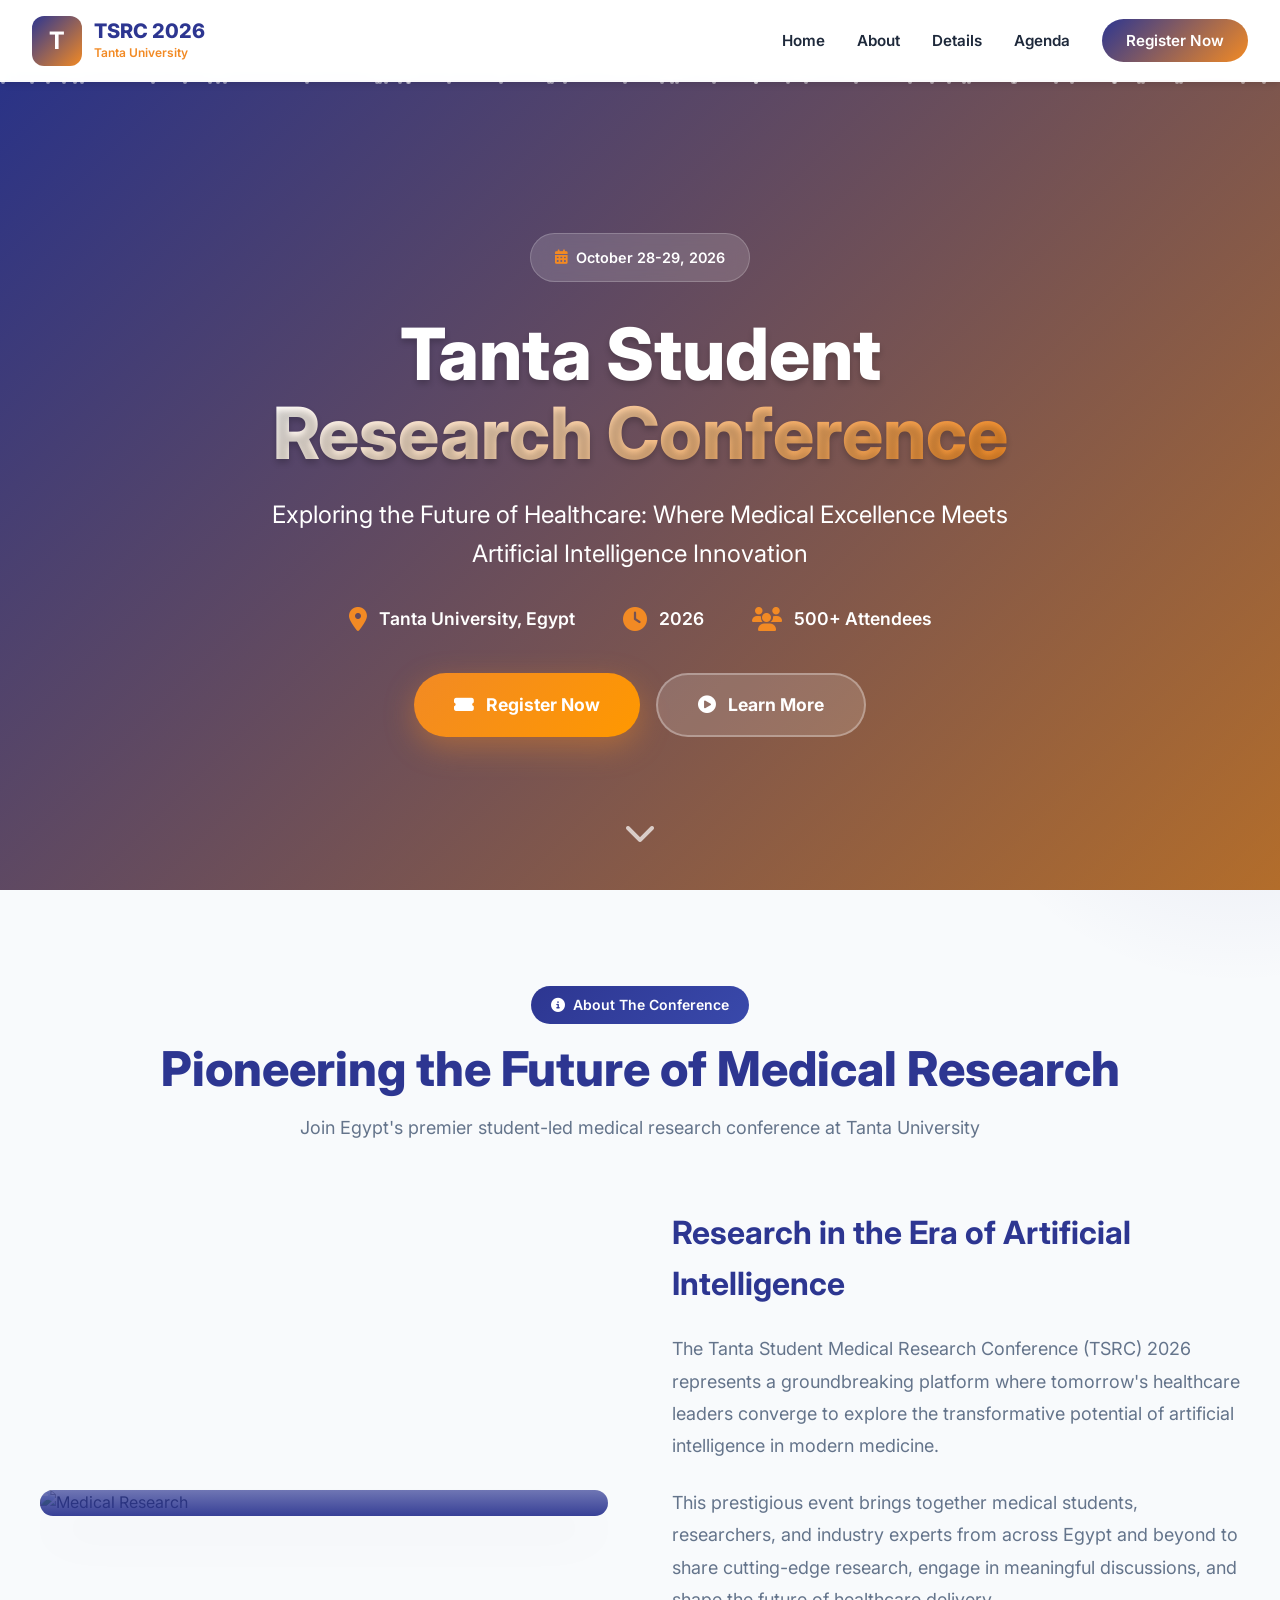
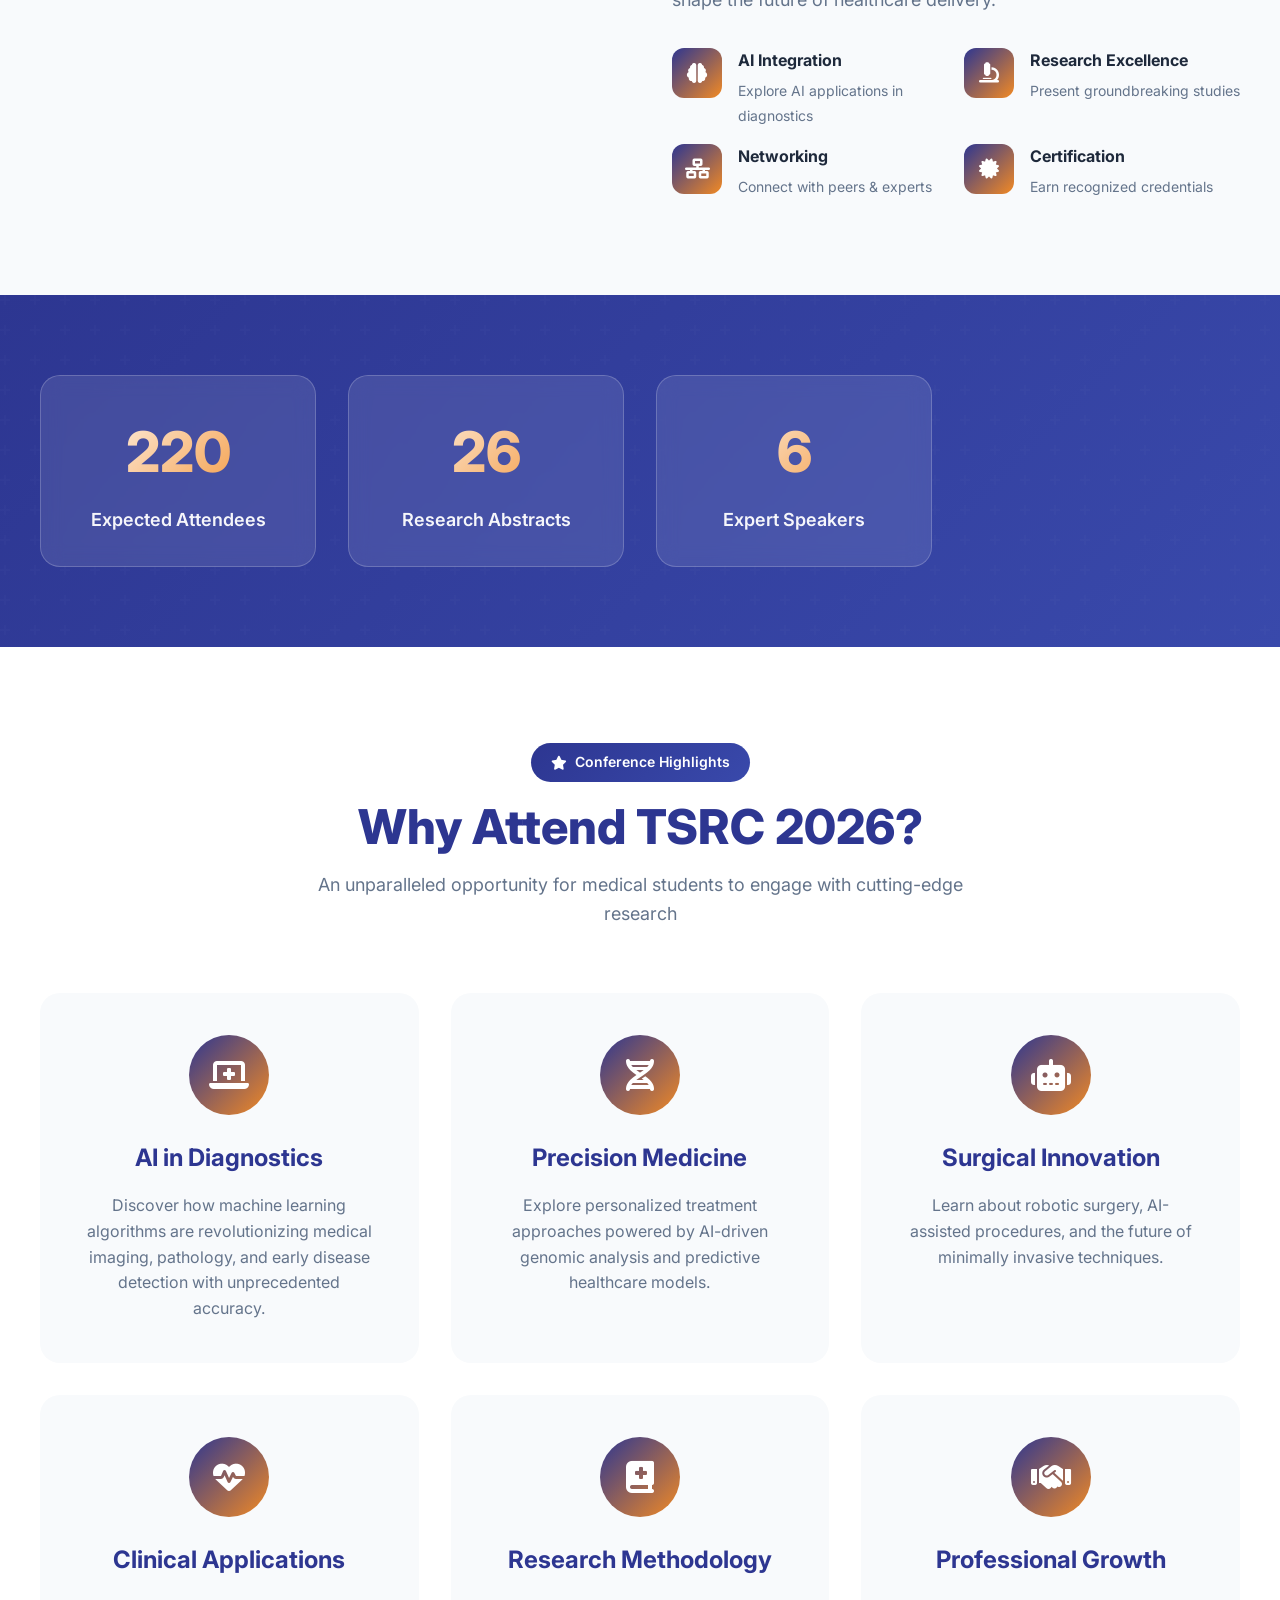
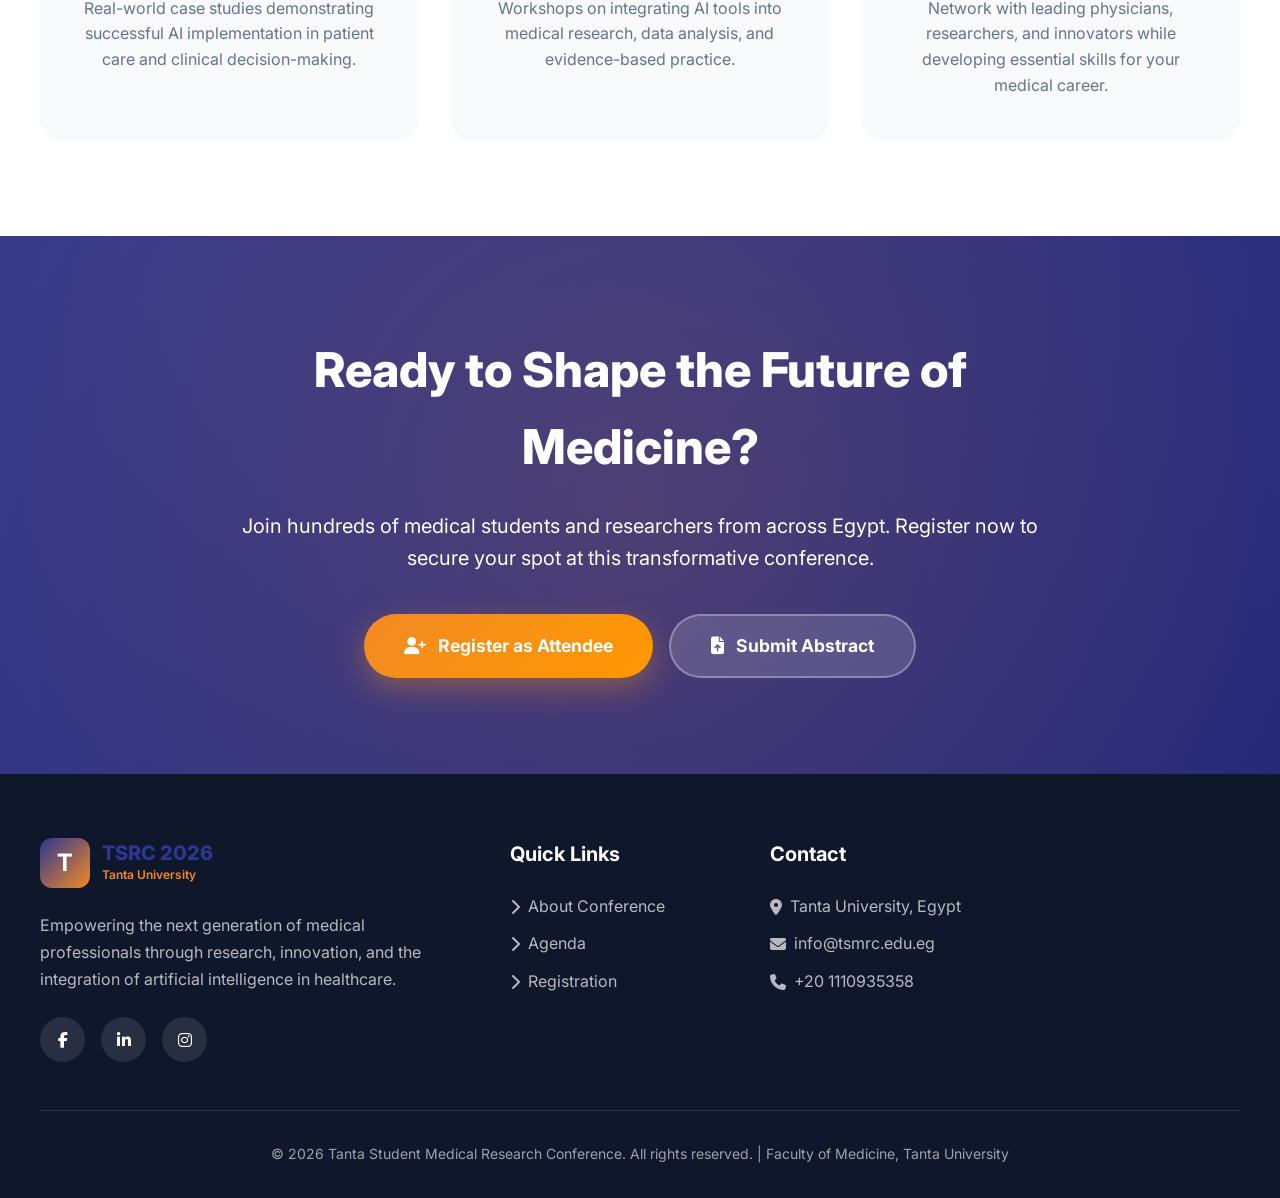
==== index.html @ 1d5d0eda "Add files via upload" ====
<!DOCTYPE html>
<html lang="en">
<head>
    <meta charset="UTF-8">
    <meta name="viewport" content="width=device-width, initial-scale=1.0">
    <title>Tanta Student Research Conference </title>
    <meta name="description" content="Join Tanta University's premier medical research conference exploring AI innovations in healthcare. Register now for TSRC 2026.">
    
    <!-- Fonts -->
    <link rel="preconnect" href="https://fonts.googleapis.com">
    <link rel="preconnect" href="https://fonts.gstatic.com" crossorigin>
    <link href="https://fonts.googleapis.com/css2?family=Inter:wght@300;400;500;600;700;800&family=Cairo:wght@400;600;700&display=swap" rel="stylesheet">
    
    <!-- Icons -->
    <link rel="stylesheet" href="https://cdnjs.cloudflare.com/ajax/libs/font-awesome/6.4.0/css/all.min.css">


     <link rel="stylesheet" href="style.css">

</head>
<body>
    <!-- Loader -->
    <div class="loader" id="loader">
        <div class="loader-content">
            <div class="loader-spinner"></div>
            <div class="loader-text">Loading...</div>
        </div>
    </div>

    <!-- Navigation -->
    <nav class="navbar" id="navbar">
        <div class="nav-container">
            <a href="#" class="logo">
                <div class="logo-icon">T</div>
                <div class="logo-text">
                    <span class="logo-title">TSRC 2026</span>
                    <span class="logo-subtitle">Tanta University</span>
                </div>
            </a>
            
            <ul class="nav-links" id="navLinks">
                <li><a href="#home">Home</a></li>
                <li><a href="#about">About</a></li>
                <li><a href="#details">Details</a></li>
                <li><a href="agenda.html">Agenda</a></li>
                <li><a href="register.html" class="nav-cta">Register Now</a></li>
            </ul>

            <button class="mobile-menu-btn" id="mobileMenuBtn">
                <i class="fas fa-bars"></i>
            </button>
        </div>
    </nav>

    <!-- Hero Section -->
    <section class="hero" id="home">
        <div class="hero-bg"></div>
        <div class="hero-overlay"></div>
        <div class="hero-particles" id="particles"></div>
        
        <div class="hero-content">
            <div class="hero-badge">
                <i class="fas fa-calendar-alt"></i>
                <span>October 28-29, 2026</span>
            </div>
            
            <h1 class="hero-title">
                Tanta Student<br>
                <span>Research Conference</span>
            </h1>
            
            <p class="hero-subtitle">
                Exploring the Future of Healthcare: Where Medical Excellence Meets Artificial Intelligence Innovation
            </p>
            
            <div class="hero-meta">
                <div class="hero-meta-item">
                    <i class="fas fa-map-marker-alt"></i>
                    <span>Tanta University, Egypt</span>
                </div>
                <div class="hero-meta-item">
                    <i class="fas fa-clock"></i>
                    <span>2026</span>
                </div>
                <div class="hero-meta-item">
                    <i class="fas fa-users"></i>
                    <span>500+ Attendees</span>
                </div>
            </div>
            
            <div class="hero-cta">
                <a href="register.html" class="btn btn-primary">
                    <i class="fas fa-ticket-alt"></i>
                    Register Now
                </a>
                <a href="#about" class="btn btn-secondary">
                    <i class="fas fa-play-circle"></i>
                    Learn More
                </a>
            </div>
        </div>
        
        <div class="scroll-indicator">
            <i class="fas fa-chevron-down"></i>
        </div>
    </section>

    <!-- About Section -->
    <section class="about" id="about">
        <div class="container">
            <div class="section-header fade-in">
                <div class="section-badge">
                    <i class="fas fa-info-circle"></i>
                    About The Conference
                </div>
                <h2 class="section-title">Pioneering the Future of Medical Research</h2>
                <p class="section-subtitle">
                    Join Egypt's premier student-led medical research conference at Tanta University
                </p>
            </div>

            <div class="about-grid">
                <div class="about-image fade-in">
                    <img src="https://images.unsplash.com/photo-1576091160550-2173dba999ef?w=800" alt="Medical Research">
                    <div class="about-image-overlay">
                        <p><i class="fas fa-quote-left"></i> Advancing healthcare through innovation and research</p>
                    </div>
                </div>

                <div class="about-content fade-in">
                    <h3>Research in the Era of Artificial Intelligence</h3>
                    <p>
                        The Tanta Student Medical Research Conference (TSRC) 2026 represents a groundbreaking 
                        platform where tomorrow's healthcare leaders converge to explore the transformative 
                        potential of artificial intelligence in modern medicine.
                    </p>
                    <p>
                        This prestigious event brings together medical students, researchers, and industry 
                        experts from across Egypt and beyond to share cutting-edge research, engage in 
                        meaningful discussions, and shape the future of healthcare delivery.
                    </p>
                    
                    <div class="about-features">
                        <div class="about-feature">
                            <div class="about-feature-icon">
                                <i class="fas fa-brain"></i>
                            </div>
                            <div class="about-feature-text">
                                <h4>AI Integration</h4>
                                <p>Explore AI applications in diagnostics</p>
                            </div>
                        </div>
                        <div class="about-feature">
                            <div class="about-feature-icon">
                                <i class="fas fa-microscope"></i>
                            </div>
                            <div class="about-feature-text">
                                <h4>Research Excellence</h4>
                                <p>Present groundbreaking studies</p>
                            </div>
                        </div>
                        <div class="about-feature">
                            <div class="about-feature-icon">
                                <i class="fas fa-network-wired"></i>
                            </div>
                            <div class="about-feature-text">
                                <h4>Networking</h4>
                                <p>Connect with peers & experts</p>
                            </div>
                        </div>
                        <div class="about-feature">
                            <div class="about-feature-icon">
                                <i class="fas fa-certificate"></i>
                            </div>
                            <div class="about-feature-text">
                                <h4>Certification</h4>
                                <p>Earn recognized credentials</p>
                            </div>
                        </div>
                    </div>
                </div>
            </div>
        </div>
    </section>

    <!-- Stats Section -->
    <section class="stats">
        <div class="container">
            <div class="stats-grid">
                <div class="stat-card fade-in">
                    <div class="stat-number" data-target="500">0</div>
                    <div class="stat-label">Expected Attendees</div>
                </div>
                <div class="stat-card fade-in">
                    <div class="stat-number" data-target="60">0</div>
                    <div class="stat-label">Research Abstracts</div>
                </div>
                <div class="stat-card fade-in">
                    <div class="stat-number" data-target="15">0</div>
                    <div class="stat-label">Expert Speakers</div>
                </div>

            </div>
        </div>
    </section>

    <!-- Conference Details -->
    <section class="details" id="details">
        <div class="container">
            <div class="section-header fade-in">
                <div class="section-badge">
                    <i class="fas fa-star"></i>
                    Conference Highlights
                </div>
                <h2 class="section-title">Why Attend TSRC 2026?</h2>
                <p class="section-subtitle">
                    An unparalleled opportunity for medical students to engage with cutting-edge research
                </p>
            </div>

            <div class="details-grid">
                <div class="detail-card fade-in">
                    <div class="detail-icon">
                        <i class="fas fa-laptop-medical"></i>
                    </div>
                    <h3 class="detail-title">AI in Diagnostics</h3>
                    <p class="detail-text">
                        Discover how machine learning algorithms are revolutionizing medical imaging, 
                        pathology, and early disease detection with unprecedented accuracy.
                    </p>
                </div>

                <div class="detail-card fade-in">
                    <div class="detail-icon">
                        <i class="fas fa-dna"></i>
                    </div>
                    <h3 class="detail-title">Precision Medicine</h3>
                    <p class="detail-text">
                        Explore personalized treatment approaches powered by AI-driven genomic analysis 
                        and predictive healthcare models.
                    </p>
                </div>

                <div class="detail-card fade-in">
                    <div class="detail-icon">
                        <i class="fas fa-robot"></i>
                    </div>
                    <h3 class="detail-title">Surgical Innovation</h3>
                    <p class="detail-text">
                        Learn about robotic surgery, AI-assisted procedures, and the future of 
                        minimally invasive techniques.
                    </p>
                </div>

                <div class="detail-card fade-in">
                    <div class="detail-icon">
                        <i class="fas fa-heartbeat"></i>
                    </div>
                    <h3 class="detail-title">Clinical Applications</h3>
                    <p class="detail-text">
                        Real-world case studies demonstrating successful AI implementation in 
                        patient care and clinical decision-making.
                    </p>
                </div>

                <div class="detail-card fade-in">
                    <div class="detail-icon">
                        <i class="fas fa-book-medical"></i>
                    </div>
                    <h3 class="detail-title">Research Methodology</h3>
                    <p class="detail-text">
                        Workshops on integrating AI tools into medical research, data analysis, 
                        and evidence-based practice.
                    </p>
                </div>

                <div class="detail-card fade-in">
                    <div class="detail-icon">
                        <i class="fas fa-handshake"></i>
                    </div>
                    <h3 class="detail-title">Professional Growth</h3>
                    <p class="detail-text">
                        Network with leading physicians, researchers, and innovators while 
                        developing essential skills for your medical career.
                    </p>
                </div>
            </div>
        </div>
    </section>

    <!-- Research Tracks
    <section class="tracks" id="tracks">
        <div class="container">
            <div class="section-header fade-in">
                <div class="section-badge">
                    <i class="fas fa-layer-group"></i>
                    Research Tracks
                </div>
                <h2 class="section-title">Conference Themes & Topics</h2>
                <p class="section-subtitle">
                    Explore diverse areas where AI is transforming medical practice and research
                </p>
            </div>

            <div class="tracks-grid">
                <div class="track-card fade-in">
                    <span class="track-number">01</span>
                    <div class="track-icon">
                        <i class="fas fa-x-ray"></i>
                    </div>
                    <h3 class="track-title">AI in Medical Imaging</h3>
                    <p class="track-description">
                        Advanced imaging techniques, radiology AI, and automated diagnostic systems.
                    </p>
                    <ul class="track-topics">
                        <li>Deep Learning in Radiology</li>
                        <li>Automated Image Analysis</li>
                        <li>3D Reconstruction & Visualization</li>
                        <li>Predictive Imaging Biomarkers</li>
                    </ul>
                </div>

                <div class="track-card fade-in">
                    <span class="track-number">02</span>
                    <div class="track-icon">
                        <i class="fas fa-pills"></i>
                    </div>
                    <h3 class="track-title">Drug Discovery & Development</h3>
                    <p class="track-description">
                        AI-accelerated pharmaceutical research and personalized medicine approaches.
                    </p>
                    <ul class="track-topics">
                        <li>AI-Driven Drug Design</li>
                        <li>Clinical Trial Optimization</li>
                        <li>Pharmacogenomics</li>
                        <li>Therapeutic Target Identification</li>
                    </ul>
                </div>

                <div class="track-card fade-in">
                    <span class="track-number">03</span>
                    <div class="track-icon">
                        <i class="fas fa-procedures"></i>
                    </div>
                    <h3 class="track-title">Clinical Decision Support</h3>
                    <p class="track-description">
                        Intelligent systems aiding diagnosis, treatment planning, and patient management.
                    </p>
                    <ul class="track-topics">
                        <li>Clinical Prediction Models</li>
                        <li>Risk Stratification Tools</li>
                        <li>Treatment Recommendation Systems</li>
                        <li>Patient Outcome Prediction</li>
                    </ul>
                </div>

                <div class="track-card fade-in">
                    <span class="track-number">04</span>
                    <div class="track-icon">
                        <i class="fas fa-heart"></i>
                    </div>
                    <h3 class="track-title">Cardiovascular AI</h3>
                    <p class="track-description">
                        Machine learning applications in cardiology and cardiovascular disease management.
                    </p>
                    <ul class="track-topics">
                        <li>ECG Analysis & Interpretation</li>
                        <li>Cardiac Imaging AI</li>
                        <li>Risk Prediction Models</li>
                        <li>Remote Patient Monitoring</li>
                    </ul>
                </div>

                <div class="track-card fade-in">
                    <span class="track-number">05</span>
                    <div class="track-icon">
                        <i class="fas fa-brain"></i>
                    </div>
                    <h3 class="track-title">Neuroscience & AI</h3>
                    <p class="track-description">
                        Brain-computer interfaces, neuroimaging, and neurological disorder diagnostics.
                    </p>
                    <ul class="track-topics">
                        <li>Neuroimaging Analysis</li>
                        <li>Brain-Computer Interfaces</li>
                        <li>Neurodegenerative Disease Detection</li>
                        <li>Cognitive Assessment Tools</li>
                    </ul>
                </div>

                <div class="track-card fade-in">
                    <span class="track-number">06</span>
                    <div class="track-icon">
                        <i class="fas fa-mobile-alt"></i>
                    </div>
                    <h3 class="track-title">Digital Health & Telemedicine</h3>
                    <p class="track-description">
                        Mobile health applications, remote care, and wearable technology integration.
                    </p>
                    <ul class="track-topics">
                        <li>Telemedicine Platforms</li>
                        <li>Wearable Health Devices</li>
                        <li>Remote Patient Monitoring</li>
                        <li>Health Apps & Chatbots</li>
                    </ul>
                </div>
            </div>
        </div>
    </section>  -->

    <!-- CTA Section -->
    <section class="cta">
        <div class="cta-content">
            <h2 class="cta-title fade-in">Ready to Shape the Future of Medicine?</h2>
            <p class="cta-text fade-in">
                Join hundreds of medical students and researchers from across Egypt. 
                Register now to secure your spot at this transformative conference.
            </p>
            <div class="cta-buttons fade-in">
                <a href="register.html" class="btn btn-primary">
                    <i class="fas fa-user-plus"></i>
                    Register as Attendee
                </a>
                <a href="register.html" class="btn btn-secondary">
                    <i class="fas fa-file-upload"></i>
                    Submit Abstract
                </a>
            </div>
        </div>
    </section>

    <!-- Footer -->
    <footer class="footer">
        <div class="container">
            <div class="footer-grid">
                <div class="footer-brand">
                    <a href="#" class="logo">
                        <div class="logo-icon">T</div>
                        <div class="logo-text">
                            <span class="logo-title">TSRC 2026</span>
                            <span class="logo-subtitle">Tanta University</span>
                        </div>
                    </a>
                    <p>
                        Empowering the next generation of medical professionals through 
                        research, innovation, and the integration of artificial intelligence in healthcare.
                    </p>
                    <div class="footer-social">
                        <a href="https://web.facebook.com/profile.php?id=61591502022111"><i class="fab fa-facebook-f"></i></a>
                        <a href="https://www.linkedin.com/company/tanta-students-research-conference-tsrc/"><i class="fab fa-linkedin-in"></i></a>
                        <a href="https://www.instagram.com/tsrc1_?utm_source=qr"><i class="fab fa-instagram"></i></a>
                    </div>
                </div>

                <div class="footer-col">
                    <h4 class="footer-title">Quick Links</h4>
                    <ul class="footer-links">
                        <li><a href="#about"><i class="fas fa-chevron-right"></i> About Conference</a></li>
                        <li><a href="agenda.html"><i class="fas fa-chevron-right"></i> Agenda</a></li>
                        <li><a href="register.html"><i class="fas fa-chevron-right"></i> Registration</a></li>
                    </ul>
                </div>
 <!-- Footer 
                <div class="footer-col">
                    <h4 class="footer-title">Resources</h4>
                    <ul class="footer-links">
                        <li><a href="abstract.html"><i class="fas fa-chevron-right"></i> Submit Abstract</a></li>
                        <li><a href="#"><i class="fas fa-chevron-right"></i> Guidelines</a></li>
                        <li><a href="#"><i class="fas fa-chevron-right"></i> FAQ</a></li>
                        <li><a href="#"><i class="fas fa-chevron-right"></i> Contact Us</a></li>
                    </ul>
                </div> -->

                <div class="footer-col">
                    <h4 class="footer-title">Contact</h4>
                    <ul class="footer-links">
                        <li>
                            <a href="#">
                                <i class="fas fa-map-marker-alt"></i>
                                Tanta University, Egypt
                            </a>
                        </li>
                        <li>
                            <a href="mailto:info@tsmrc.edu.eg">
                                <i class="fas fa-envelope"></i>
                                info@tsmrc.edu.eg
                            </a>
                        </li>
                        <li>
                            <a href="tel:+201234567890">
                                <i class="fas fa-phone"></i>
                                +20 1110935358
                            </a>
                        </li>
                    </ul>
                </div>
            </div>

            <div class="footer-bottom">
                <p>&copy; 2026 Tanta Student Medical Research Conference. All rights reserved. | Faculty of Medicine, Tanta University</p>
            </div>
        </div>
    </footer>


    <!-- Supabase CDN -->
<script src="https://cdn.jsdelivr.net/npm/@supabase/supabase-js@2"></script>
<!-- Supabase Config -->
<script src="supabase-config.js"></script>

<script src="script.js"></script>

</body>
</html>
---- style.css ----
:root {
    --primary: #2D3691;
    --primary-dark: #1a237e;
    --primary-light: #3949ab;
    --secondary: #F28A24;
    --secondary-dark: #e65100;
    --secondary-light: #ff9800;
    --white: #ffffff;
    --light-bg: #f8fafc;
    --dark-bg: #0f172a;
    --text-dark: #1e293b;
    --text-light: #64748b;
    --gradient-primary: linear-gradient(135deg, #2D3691 0%, #3949ab 100%);
    --gradient-secondary: linear-gradient(135deg, #F28A24 0%, #ff9800 100%);
    --gradient-combined: linear-gradient(135deg, #2D3691 0%, #F28A24 100%);
    --shadow-sm: 0 1px 2px 0 rgba(0, 0, 0, 0.05);
    --shadow-md: 0 4px 6px -1px rgba(0, 0, 0, 0.1);
    --shadow-lg: 0 10px 15px -3px rgba(0, 0, 0, 0.1);
    --shadow-xl: 0 20px 25px -5px rgba(0, 0, 0, 0.1);
    --shadow-2xl: 0 25px 50px -12px rgba(0, 0, 0, 0.25);
}

* {
    margin: 0;
    padding: 0;
    box-sizing: border-box;
}

html {
    scroll-behavior: smooth;
}

body {
    font-family: 'Inter', 'Cairo', sans-serif;
    line-height: 1.6;
    color: var(--text-dark);
    overflow-x: hidden;
    background-color: var(--light-bg);
}

/* Scrollbar Styling */
::-webkit-scrollbar {
    width: 10px;
}

::-webkit-scrollbar-track {
    background: var(--light-bg);
}

::-webkit-scrollbar-thumb {
    background: var(--primary);
    border-radius: 5px;
}

::-webkit-scrollbar-thumb:hover {
    background: var(--primary-dark);
}

/* Navigation */
.navbar {
    position: fixed;
    top: 0;
    left: 0;
    right: 0;
    z-index: 1000;
    background: rgba(255, 255, 255, 0.95);
    backdrop-filter: blur(10px);
    box-shadow: var(--shadow-md);
    transition: all 0.3s ease;
}

.navbar.scrolled {
    box-shadow: var(--shadow-lg);
}

.nav-container {
    max-width: 1400px;
    margin: 0 auto;
    padding: 1rem 2rem;
    display: flex;
    justify-content: space-between;
    align-items: center;
}

.logo {
    display: flex;
    align-items: center;
    gap: 0.75rem;
    text-decoration: none;
}

.logo-icon {
    width: 50px;
    height: 50px;
    background: var(--gradient-combined);
    border-radius: 12px;
    display: flex;
    align-items: center;
    justify-content: center;
    color: white;
    font-size: 1.5rem;
    font-weight: bold;
    animation: pulse 2s infinite;
}

@keyframes pulse {
    0%, 100% { transform: scale(1); }
    50% { transform: scale(1.05); }
}

.logo-text {
    display: flex;
    flex-direction: column;
}

.logo-title {
    font-size: 1.25rem;
    font-weight: 800;
    color: var(--primary);
    line-height: 1.2;
}

.logo-subtitle {
    font-size: 0.75rem;
    color: var(--secondary);
    font-weight: 600;
}

.nav-links {
    display: flex;
    gap: 2rem;
    list-style: none;
    align-items: center;
}

.nav-links a {
    text-decoration: none;
    color: var(--text-dark);
    font-weight: 600;
    font-size: 0.95rem;
    transition: color 0.3s ease;
    position: relative;
}

.nav-links a::after {
    content: '';
    position: absolute;
    bottom: -5px;
    left: 0;
    width: 0;
    height: 2px;
    background: var(--gradient-combined);
    transition: width 0.3s ease;
}

.nav-links a:hover {
    color: var(--primary);
}

.nav-links a:hover::after {
    width: 100%;
}

.nav-cta {
    background: var(--gradient-combined);
    color: white !important;
    padding: 0.75rem 1.5rem;
    border-radius: 50px;
    transition: transform 0.3s ease, box-shadow 0.3s ease !important;
}

.nav-cta::after {
    display: none !important;
}

.nav-cta:hover {
    transform: translateY(-2px);
    box-shadow: var(--shadow-xl);
    color: white !important;
}

.mobile-menu-btn {
    display: none;
    background: none;
    border: none;
    font-size: 1.5rem;
    color: var(--primary);
    cursor: pointer;
}

/* Hero Section */
.hero {
    margin-top: 80px;
    min-height: 90vh;
    position: relative;
    display: flex;
    align-items: center;
    justify-content: center;
    overflow: hidden;
    background: linear-gradient(135deg, #0f172a 0%, #1e293b 100%);
}

.hero-bg {
    position: absolute;
    top: 0;
    left: 0;
    right: 0;
    bottom: 0;
    background-image: url('https://images.unsplash.com/photo-1576091160399-112ba8d25d1d?w=1920');
    background-size: cover;
    background-position: center;
    opacity: 0.3;
    animation: zoomSlow 20s ease-in-out infinite;
}

@keyframes zoomSlow {
    0%, 100% { transform: scale(1); }
    50% { transform: scale(1.1); }
}

.hero-overlay {
    position: absolute;
    top: 0;
    left: 0;
    right: 0;
    bottom: 0;
    background: linear-gradient(135deg, rgba(45, 54, 145, 0.9) 0%, rgba(242, 138, 36, 0.7) 100%);
}

.hero-particles {
    position: absolute;
    top: 0;
    left: 0;
    right: 0;
    bottom: 0;
    overflow: hidden;
}

.particle {
    position: absolute;
    width: 4px;
    height: 4px;
    background: rgba(255, 255, 255, 0.5);
    border-radius: 50%;
    animation: float 15s infinite;
}

@keyframes float {
    0%, 100% {
        transform: translateY(100vh) rotate(0deg);
        opacity: 0;
    }
    10% {
        opacity: 1;
    }
    90% {
        opacity: 1;
    }
    100% {
        transform: translateY(-100vh) rotate(720deg);
        opacity: 0;
    }
}

.hero-content {
    position: relative;
    z-index: 10;
    max-width: 1200px;
    margin: 0 auto;
    padding: 2rem;
    text-align: center;
    color: white;
}

.hero-badge {
    display: inline-flex;
    align-items: center;
    gap: 0.5rem;
    background: rgba(255, 255, 255, 0.15);
    backdrop-filter: blur(10px);
    padding: 0.75rem 1.5rem;
    border-radius: 50px;
    font-size: 0.9rem;
    font-weight: 600;
    margin-bottom: 2rem;
    border: 1px solid rgba(255, 255, 255, 0.2);
    animation: fadeInDown 1s ease;
}

.hero-badge i {
    color: var(--secondary);
}

.hero-title {
    font-size: clamp(2.5rem, 6vw, 4.5rem);
    font-weight: 800;
    line-height: 1.1;
    margin-bottom: 1.5rem;
    animation: fadeInUp 1s ease 0.2s both;
    text-shadow: 0 4px 6px rgba(0, 0, 0, 0.2);
}

.hero-title span {
    background: linear-gradient(135deg, #fff 0%, var(--secondary) 100%);
    -webkit-background-clip: text;
    -webkit-text-fill-color: transparent;
    background-clip: text;
}

.hero-subtitle {
    font-size: clamp(1.1rem, 2.5vw, 1.5rem);
    font-weight: 400;
    max-width: 800px;
    margin: 0 auto 2rem;
    opacity: 0.95;
    animation: fadeInUp 1s ease 0.4s both;
    line-height: 1.6;
}

.hero-meta {
    display: flex;
    justify-content: center;
    gap: 3rem;
    margin: 2rem 0;
    flex-wrap: wrap;
    animation: fadeInUp 1s ease 0.6s both;
}

.hero-meta-item {
    display: flex;
    align-items: center;
    gap: 0.75rem;
    font-size: 1.1rem;
    font-weight: 600;
}

.hero-meta-item i {
    font-size: 1.5rem;
    color: var(--secondary);
}

.hero-cta {
    display: flex;
    gap: 1rem;
    justify-content: center;
    flex-wrap: wrap;
    margin-top: 2.5rem;
    animation: fadeInUp 1s ease 0.8s both;
}

.btn {
    display: inline-flex;
    align-items: center;
    gap: 0.75rem;
    padding: 1rem 2.5rem;
    border-radius: 50px;
    font-size: 1.1rem;
    font-weight: 700;
    text-decoration: none;
    transition: all 0.3s ease;
    border: none;
    cursor: pointer;
    position: relative;
    overflow: hidden;
}

.btn-primary {
    background: var(--gradient-secondary);
    color: white;
    box-shadow: 0 10px 30px rgba(242, 138, 36, 0.4);
}

.btn-primary:hover {
    transform: translateY(-3px);
    box-shadow: 0 15px 40px rgba(242, 138, 36, 0.5);
}

.btn-secondary {
    background: rgba(255, 255, 255, 0.15);
    backdrop-filter: blur(10px);
    color: white;
    border: 2px solid rgba(255, 255, 255, 0.3);
}

.btn-secondary:hover {
    background: rgba(255, 255, 255, 0.25);
    transform: translateY(-3px);
}

.btn::before {
    content: '';
    position: absolute;
    top: 50%;
    left: 50%;
    width: 0;
    height: 0;
    border-radius: 50%;
    background: rgba(255, 255, 255, 0.3);
    transform: translate(-50%, -50%);
    transition: width 0.6s, height 0.6s;
}

.btn:active::before {
    width: 300px;
    height: 300px;
}

.scroll-indicator {
    position: absolute;
    bottom: 2rem;
    left: 50%;
    transform: translateX(-50%);
    animation: bounce 2s infinite;
    color: white;
    font-size: 2rem;
    opacity: 0.7;
}

@keyframes bounce {
    0%, 20%, 50%, 80%, 100% { transform: translateX(-50%) translateY(0); }
    40% { transform: translateX(-50%) translateY(-20px); }
    60% { transform: translateX(-50%) translateY(-10px); }
}

@keyframes fadeInUp {
    from {
        opacity: 0;
        transform: translateY(30px);
    }
    to {
        opacity: 1;
        transform: translateY(0);
    }
}

@keyframes fadeInDown {
    from {
        opacity: 0;
        transform: translateY(-30px);
    }
    to {
        opacity: 1;
        transform: translateY(0);
    }
}

/* About Section */
.about {
    padding: 6rem 2rem;
    background: var(--light-bg);
    position: relative;
    overflow: hidden;
}

.about::before {
    content: '';
    position: absolute;
    top: -50%;
    right: -20%;
    width: 600px;
    height: 600px;
    background: radial-gradient(circle, rgba(45, 54, 145, 0.1) 0%, transparent 70%);
    border-radius: 50%;
}

.container {
    max-width: 1200px;
    margin: 0 auto;
}

.section-header {
    text-align: center;
    margin-bottom: 4rem;
}

.section-badge {
    display: inline-flex;
    align-items: center;
    gap: 0.5rem;
    background: var(--gradient-primary);
    color: white;
    padding: 0.5rem 1.25rem;
    border-radius: 50px;
    font-size: 0.875rem;
    font-weight: 600;
    margin-bottom: 1rem;
}

.section-title {
    font-size: clamp(2rem, 4vw, 3rem);
    font-weight: 800;
    color: var(--primary);
    margin-bottom: 1rem;
    line-height: 1.2;
}

.section-subtitle {
    font-size: 1.125rem;
    color: var(--text-light);
    max-width: 700px;
    margin: 0 auto;
}

.about-grid {
    display: grid;
    grid-template-columns: 1fr 1fr;
    gap: 4rem;
    align-items: center;
}

.about-image {
    position: relative;
    border-radius: 20px;
    overflow: hidden;
    box-shadow: var(--shadow-2xl);
}

.about-image img {
    width: 100%;
    height: auto;
    display: block;
    transition: transform 0.5s ease;
}

.about-image:hover img {
    transform: scale(1.05);
}

.about-image-overlay {
    position: absolute;
    bottom: 0;
    left: 0;
    right: 0;
    padding: 2rem;
    background: linear-gradient(to top, rgba(45, 54, 145, 0.95), transparent);
    color: white;
}

.about-content h3 {
    font-size: 2rem;
    color: var(--primary);
    margin-bottom: 1.5rem;
    font-weight: 700;
}

.about-content p {
    font-size: 1.125rem;
    color: var(--text-light);
    margin-bottom: 1.5rem;
    line-height: 1.8;
}

.about-features {
    display: grid;
    grid-template-columns: 1fr 1fr;
    gap: 1rem;
    margin-top: 2rem;
}

.about-feature {
    display: flex;
    align-items: flex-start;
    gap: 1rem;
}

.about-feature-icon {
    width: 50px;
    height: 50px;
    background: var(--gradient-combined);
    border-radius: 12px;
    display: flex;
    align-items: center;
    justify-content: center;
    color: white;
    font-size: 1.25rem;
    flex-shrink: 0;
}

.about-feature-text h4 {
    font-size: 1rem;
    color: var(--text-dark);
    margin-bottom: 0.25rem;
    font-weight: 700;
}

.about-feature-text p {
    font-size: 0.875rem;
    color: var(--text-light);
    margin: 0;
}

/* Stats Section */
.stats {
    padding: 5rem 2rem;
    background: var(--gradient-primary);
    position: relative;
    overflow: hidden;
}

.stats::before {
    content: '';
    position: absolute;
    top: 0;
    left: 0;
    right: 0;
    bottom: 0;
    background-image: url("data:image/svg+xml,%3Csvg width='60' height='60' viewBox='0 0 60 60' xmlns='http://www.w3.org/2000/svg'%3E%3Cg fill='none' fill-rule='evenodd'%3E%3Cg fill='%23ffffff' fill-opacity='0.05'%3E%3Cpath d='M36 34v-4h-2v4h-4v2h4v4h2v-4h4v-2h-4zm0-30V0h-2v4h-4v2h4v4h2V6h4V4h-4zM6 34v-4H4v4H0v2h4v4h2v-4h4v-2H6zM6 4V0H4v4H0v2h4v4h2V6h4V4H6z'/%3E%3C/g%3E%3C/g%3E%3C/svg%3E");
    opacity: 0.3;
}

.stats-grid {
    display: grid;
    grid-template-columns: repeat(4, 1fr);
    gap: 2rem;
    position: relative;
    z-index: 1;
}

.stat-card {
    text-align: center;
    color: white;
    padding: 2rem;
    background: rgba(255, 255, 255, 0.1);
    backdrop-filter: blur(10px);
    border-radius: 20px;
    border: 1px solid rgba(255, 255, 255, 0.2);
    transition: transform 0.3s ease;
}

.stat-card:hover {
    transform: translateY(-10px);
}

.stat-number {
    font-size: 3.5rem;
    font-weight: 800;
    margin-bottom: 0.5rem;
    background: linear-gradient(135deg, #fff 0%, var(--secondary) 100%);
    -webkit-background-clip: text;
    -webkit-text-fill-color: transparent;
    background-clip: text;
}

.stat-label {
    font-size: 1.125rem;
    font-weight: 600;
    opacity: 0.95;
}

/* Conference Details */
.details {
    padding: 6rem 2rem;
    background: white;
}

.details-grid {
    display: grid;
    grid-template-columns: repeat(3, 1fr);
    gap: 2rem;
    margin-top: 3rem;
}

.detail-card {
    background: var(--light-bg);
    border-radius: 20px;
    padding: 2.5rem;
    text-align: center;
    transition: all 0.3s ease;
    border: 2px solid transparent;
    position: relative;
    overflow: hidden;
}

.detail-card::before {
    content: '';
    position: absolute;
    top: 0;
    left: 0;
    right: 0;
    height: 4px;
    background: var(--gradient-combined);
    transform: scaleX(0);
    transition: transform 0.3s ease;
}

.detail-card:hover {
    transform: translateY(-10px);
    box-shadow: var(--shadow-xl);
    border-color: var(--primary);
}

.detail-card:hover::before {
    transform: scaleX(1);
}

.detail-icon {
    width: 80px;
    height: 80px;
    background: var(--gradient-combined);
    border-radius: 50%;
    display: flex;
    align-items: center;
    justify-content: center;
    margin: 0 auto 1.5rem;
    color: white;
    font-size: 2rem;
    transition: transform 0.3s ease;
}

.detail-card:hover .detail-icon {
    transform: rotateY(360deg);
}

.detail-title {
    font-size: 1.5rem;
    color: var(--primary);
    margin-bottom: 1rem;
    font-weight: 700;
}

.detail-text {
    color: var(--text-light);
    font-size: 1rem;
    line-height: 1.6;
}

/* Tracks Section */
.tracks {
    padding: 6rem 2rem;
    background: linear-gradient(135deg, #f8fafc 0%, #e0e7ff 100%);
    position: relative;
}

.tracks-grid {
    display: grid;
    grid-template-columns: repeat(auto-fit, minmax(300px, 1fr));
    gap: 2rem;
    margin-top: 3rem;
}

.track-card {
    background: white;
    border-radius: 20px;
    padding: 2.5rem;
    box-shadow: var(--shadow-md);
    transition: all 0.3s ease;
    position: relative;
    overflow: hidden;
}

.track-card::after {
    content: '';
    position: absolute;
    top: 0;
    right: 0;
    width: 150px;
    height: 150px;
    background: var(--gradient-combined);
    opacity: 0.05;
    border-radius: 50%;
    transform: translate(50%, -50%);
}

.track-card:hover {
    transform: translateY(-10px);
    box-shadow: var(--shadow-2xl);
}

.track-number {
    position: absolute;
    top: 1.5rem;
    right: 1.5rem;
    font-size: 4rem;
    font-weight: 800;
    color: var(--primary);
    opacity: 0.1;
}

.track-icon {
    width: 70px;
    height: 70px;
    background: var(--gradient-primary);
    border-radius: 16px;
    display: flex;
    align-items: center;
    justify-content: center;
    color: white;
    font-size: 1.75rem;
    margin-bottom: 1.5rem;
}

.track-title {
    font-size: 1.5rem;
    color: var(--primary);
    margin-bottom: 1rem;
    font-weight: 700;
}

.track-description {
    color: var(--text-light);
    line-height: 1.7;
    margin-bottom: 1.5rem;
}

.track-topics {
    list-style: none;
    padding: 0;
}

.track-topics li {
    padding: 0.5rem 0;
    color: var(--text-dark);
    display: flex;
    align-items: center;
    gap: 0.75rem;
}

.track-topics li::before {
    content: '\f00c';
    font-family: 'Font Awesome 6 Free';
    font-weight: 900;
    color: var(--secondary);
    font-size: 0.875rem;
}

/* CTA Section */
.cta {
    padding: 6rem 2rem;
    background: linear-gradient(135deg, var(--primary) 0%, var(--primary-dark) 100%);
    position: relative;
    overflow: hidden;
    text-align: center;
}

.cta::before {
    content: '';
    position: absolute;
    top: -50%;
    left: -50%;
    width: 200%;
    height: 200%;
    background: radial-gradient(circle, rgba(242, 138, 36, 0.2) 0%, transparent 70%);
    animation: rotate 30s linear infinite;
}

@keyframes rotate {
    from { transform: rotate(0deg); }
    to { transform: rotate(360deg); }
}

.cta-content {
    position: relative;
    z-index: 1;
    max-width: 800px;
    margin: 0 auto;
    color: white;
}

.cta-title {
    font-size: clamp(2rem, 4vw, 3rem);
    font-weight: 800;
    margin-bottom: 1.5rem;
}

.cta-text {
    font-size: 1.25rem;
    margin-bottom: 2.5rem;
    opacity: 0.95;
}

.cta-buttons {
    display: flex;
    gap: 1rem;
    justify-content: center;
    flex-wrap: wrap;
}

/* Footer */
.footer {
    background: var(--dark-bg);
    color: white;
    padding: 4rem 2rem 2rem;
}

.footer-grid {
    display: grid;
    grid-template-columns: 2fr 1fr 1fr 1fr;
    gap: 3rem;
    margin-bottom: 3rem;
}

.footer-brand .logo {
    margin-bottom: 1.5rem;
}

.footer-brand p {
    color: rgba(255, 255, 255, 0.7);
    line-height: 1.7;
    margin-bottom: 1.5rem;
}

.footer-social {
    display: flex;
    gap: 1rem;
}

.footer-social a {
    width: 45px;
    height: 45px;
    background: rgba(255, 255, 255, 0.1);
    border-radius: 50%;
    display: flex;
    align-items: center;
    justify-content: center;
    color: white;
    text-decoration: none;
    transition: all 0.3s ease;
}

.footer-social a:hover {
    background: var(--secondary);
    transform: translateY(-3px);
}

.footer-title {
    font-size: 1.25rem;
    font-weight: 700;
    margin-bottom: 1.5rem;
    color: white;
}

.footer-links {
    list-style: none;
}

.footer-links li {
    margin-bottom: 0.75rem;
}

.footer-links a {
    color: rgba(255, 255, 255, 0.7);
    text-decoration: none;
    transition: color 0.3s ease;
    display: flex;
    align-items: center;
    gap: 0.5rem;
}

.footer-links a:hover {
    color: var(--secondary);
}

.footer-bottom {
    border-top: 1px solid rgba(255, 255, 255, 0.1);
    padding-top: 2rem;
    text-align: center;
    color: rgba(255, 255, 255, 0.6);
    font-size: 0.875rem;
}

/* Animations on Scroll */
.fade-in {
    opacity: 0;
    transform: translateY(30px);
    transition: opacity 0.8s ease, transform 0.8s ease;
}

.fade-in.visible {
    opacity: 1;
    transform: translateY(0);
}

/* Responsive Design */
@media (max-width: 1024px) {
    .about-grid {
        grid-template-columns: 1fr;
        gap: 3rem;
    }

    .stats-grid {
        grid-template-columns: repeat(2, 1fr);
    }

    .details-grid {
        grid-template-columns: 1fr;
    }

    .footer-grid {
        grid-template-columns: 1fr 1fr;
    }
}

@media (max-width: 768px) {
    .nav-links {
        position: fixed;
        top: 80px;
        left: 0;
        right: 0;
        background: white;
        flex-direction: column;
        padding: 2rem;
        gap: 1.5rem;
        box-shadow: var(--shadow-lg);
        transform: translateY(-150%);
        transition: transform 0.3s ease;
        z-index: 999;
    }

    .nav-links.active {
        transform: translateY(0);
    }

    .mobile-menu-btn {
        display: block;
    }

    .hero {
        margin-top: 70px;
        min-height: 80vh;
    }

    .hero-meta {
        flex-direction: column;
        gap: 1rem;
    }

    .stats-grid {
        grid-template-columns: 1fr;
    }

    .about-features {
        grid-template-columns: 1fr;
    }

    .tracks-grid {
        grid-template-columns: 1fr;
    }

    .footer-grid {
        grid-template-columns: 1fr;
        gap: 2rem;
    }

    .section {
        padding: 4rem 1rem;
    }
}

@media (max-width: 480px) {
    .hero-title {
        font-size: 2rem;
    }

    .btn {
        width: 100%;
        justify-content: center;
    }

    .stat-number {
        font-size: 2.5rem;
    }

    .detail-card,
    .track-card {
        padding: 1.5rem;
    }
}

/* Loading Animation */
.loader {
    position: fixed;
    top: 0;
    left: 0;
    right: 0;
    bottom: 0;
    background: white;
    display: flex;
    align-items: center;
    justify-content: center;
    z-index: 9999;
    transition: opacity 0.5s ease;
}

.loader.hidden {
    opacity: 0;
    pointer-events: none;
}

.loader-content {
    text-align: center;
}

.loader-spinner {
    width: 60px;
    height: 60px;
    border: 4px solid var(--light-bg);
    border-top-color: var(--primary);
    border-radius: 50%;
    animation: spin 1s linear infinite;
    margin: 0 auto 1rem;
}

@keyframes spin {
    to { transform: rotate(360deg); }
}

.loader-text {
    color: var(--primary);
    font-weight: 700;
    font-size: 1.125rem;
}
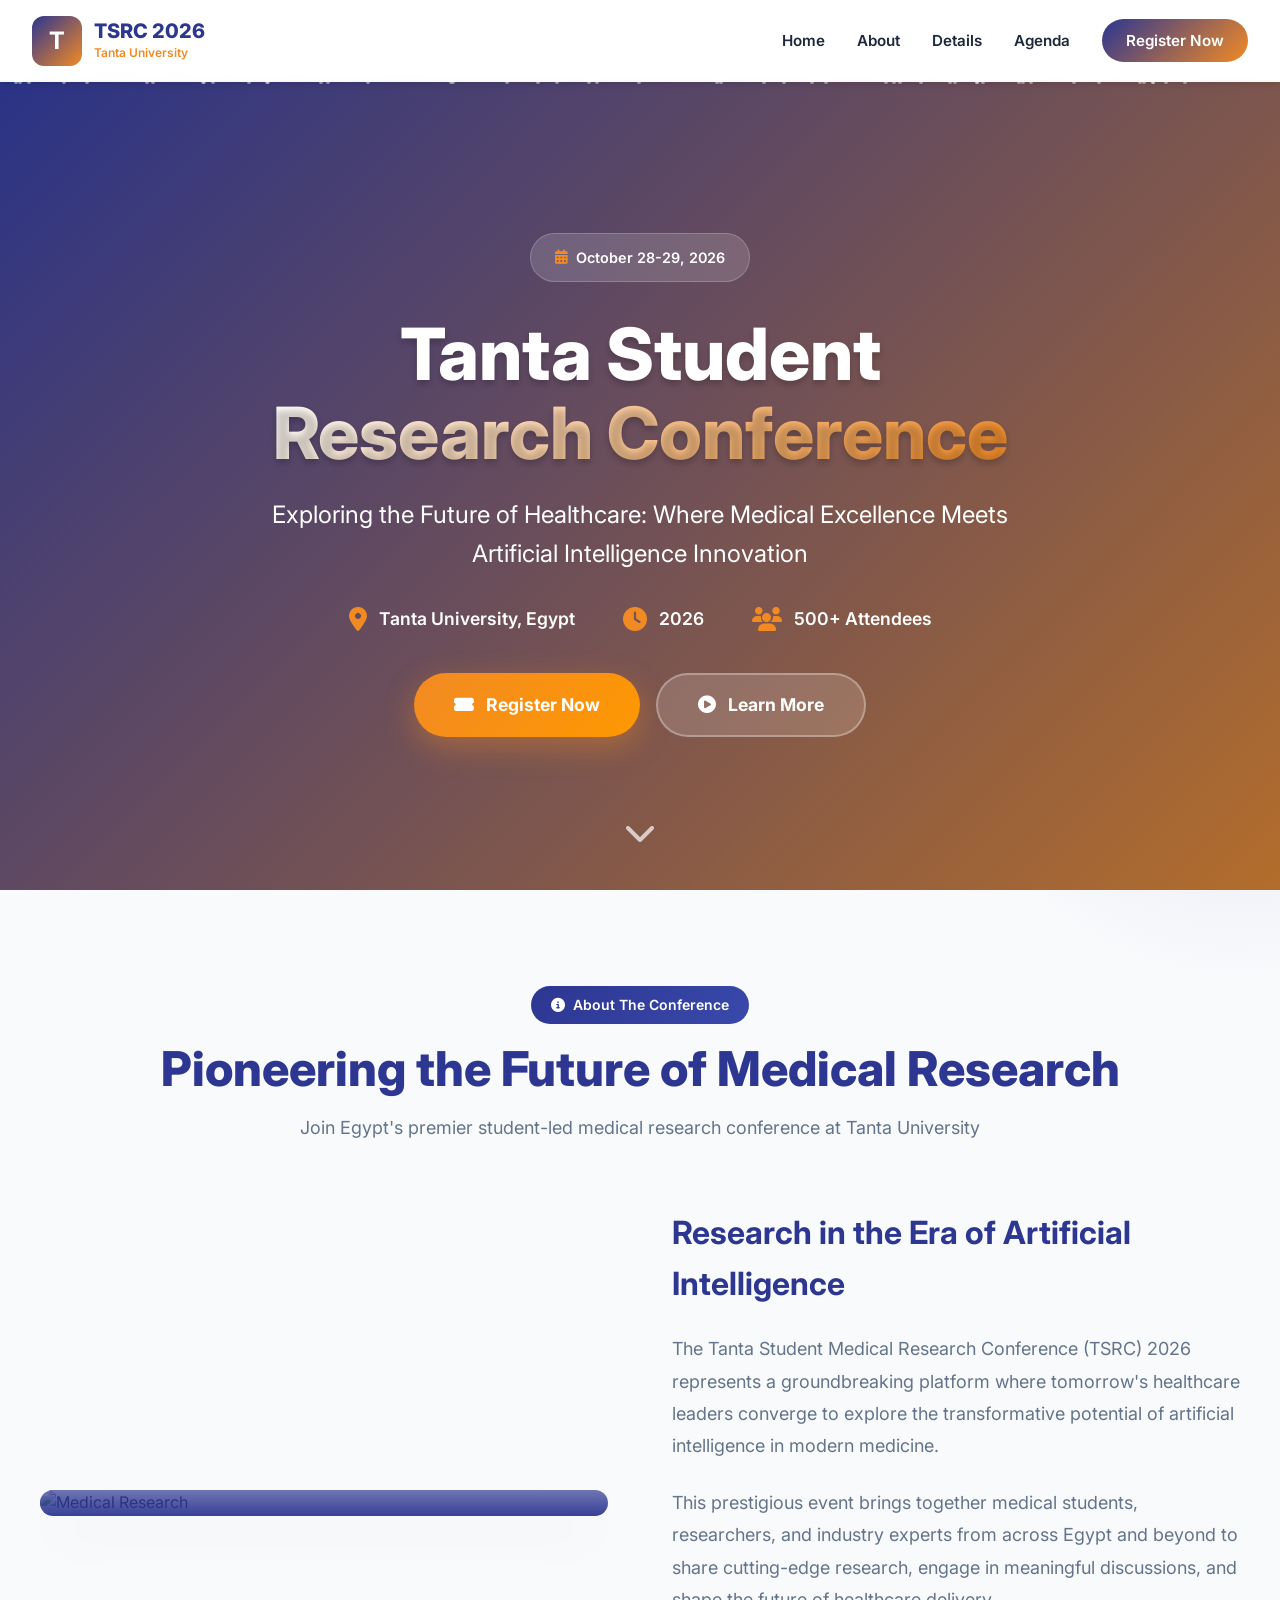
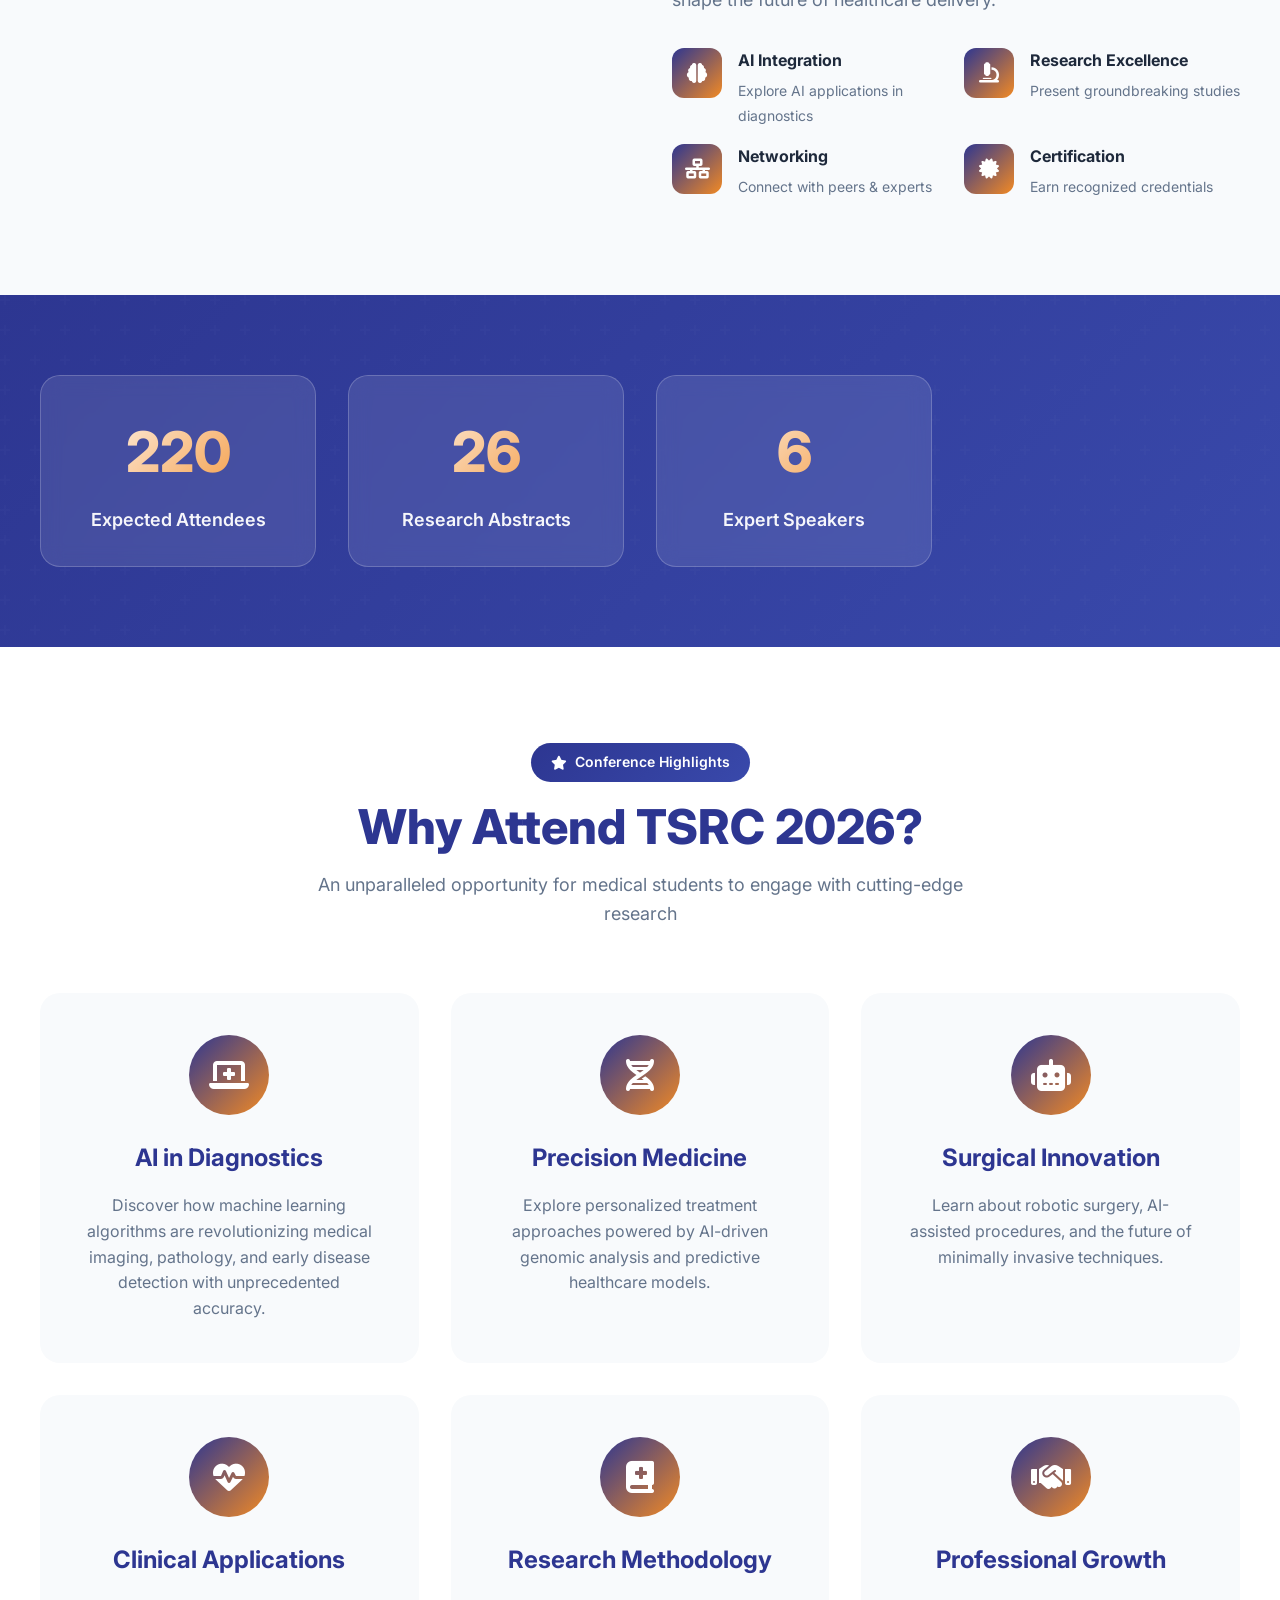
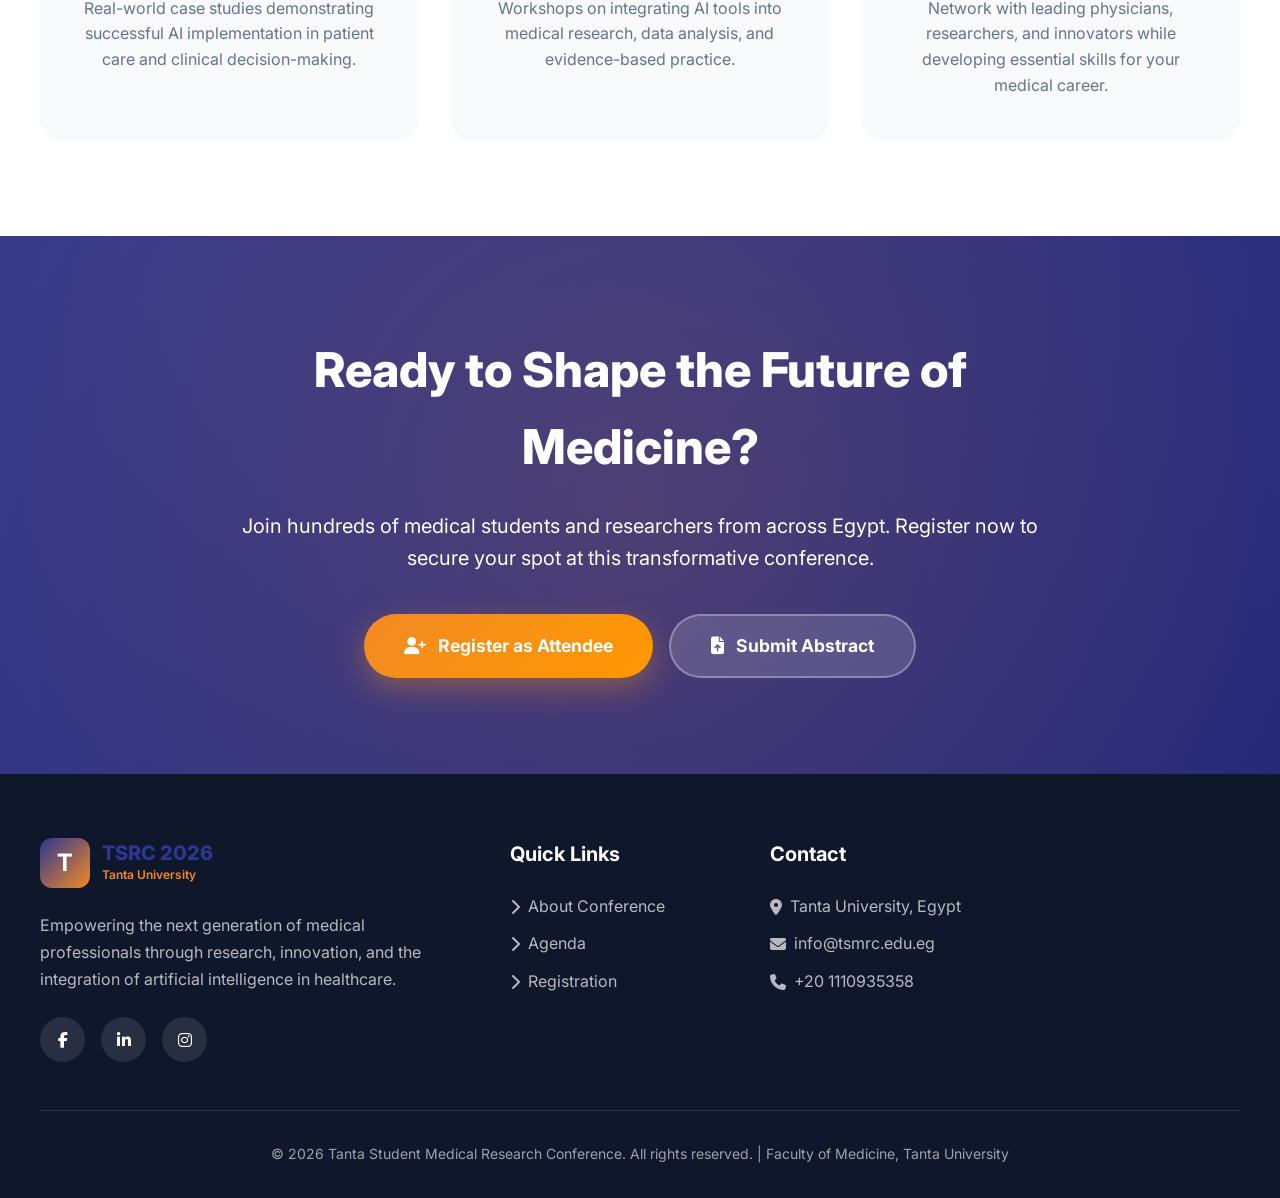
==== commit 3a8bcf1f: "Update index.html" ====
--- a/index.html
+++ b/index.html
@@ -43,7 +43,7 @@
                 <li><a href="#about">About</a></li>
                 <li><a href="#details">Details</a></li>
                 <li><a href="agenda.html">Agenda</a></li>
-                <li><a href="register.html" class="nav-cta">Register Now</a></li>
+                <li><a href="Register.html" class="nav-cta">Register Now</a></li>
             </ul>
 
             <button class="mobile-menu-btn" id="mobileMenuBtn">
@@ -511,4 +511,4 @@
 <script src="script.js"></script>
 
 </body>
-</html>+</html>
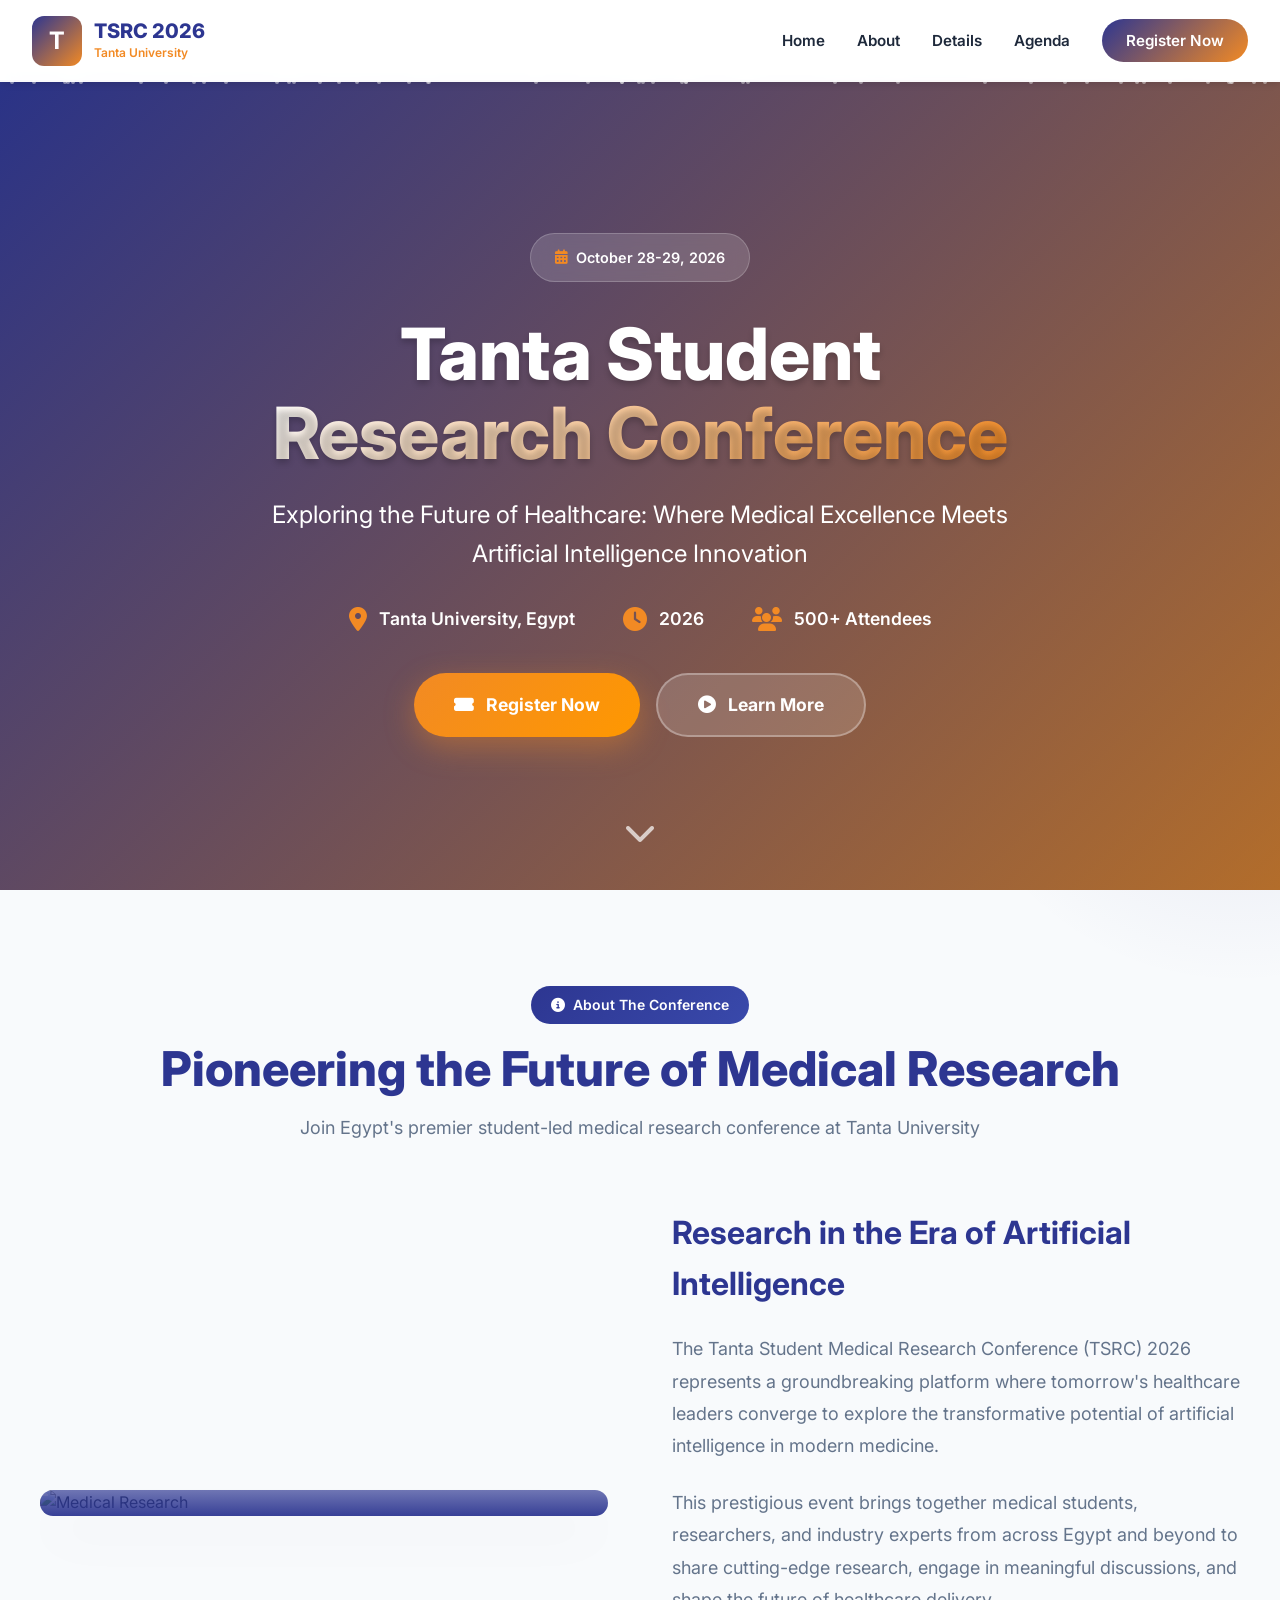
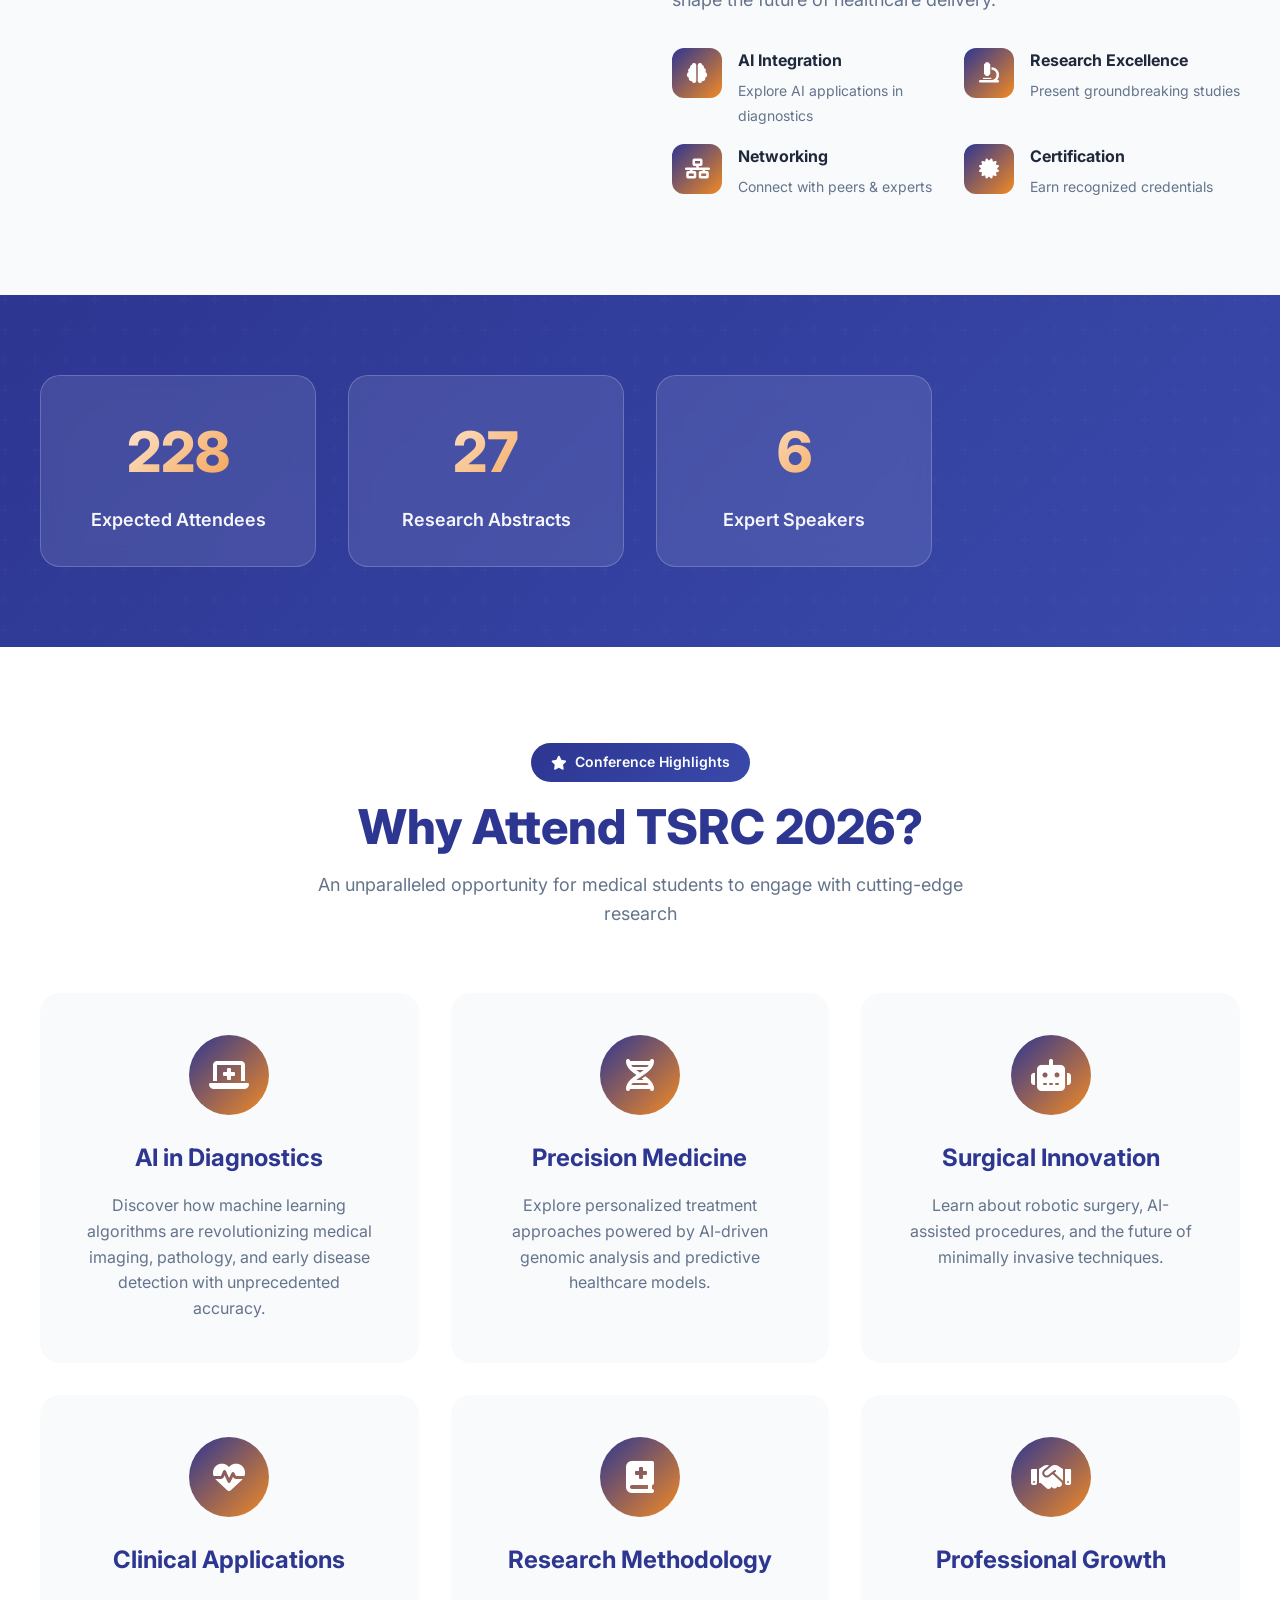
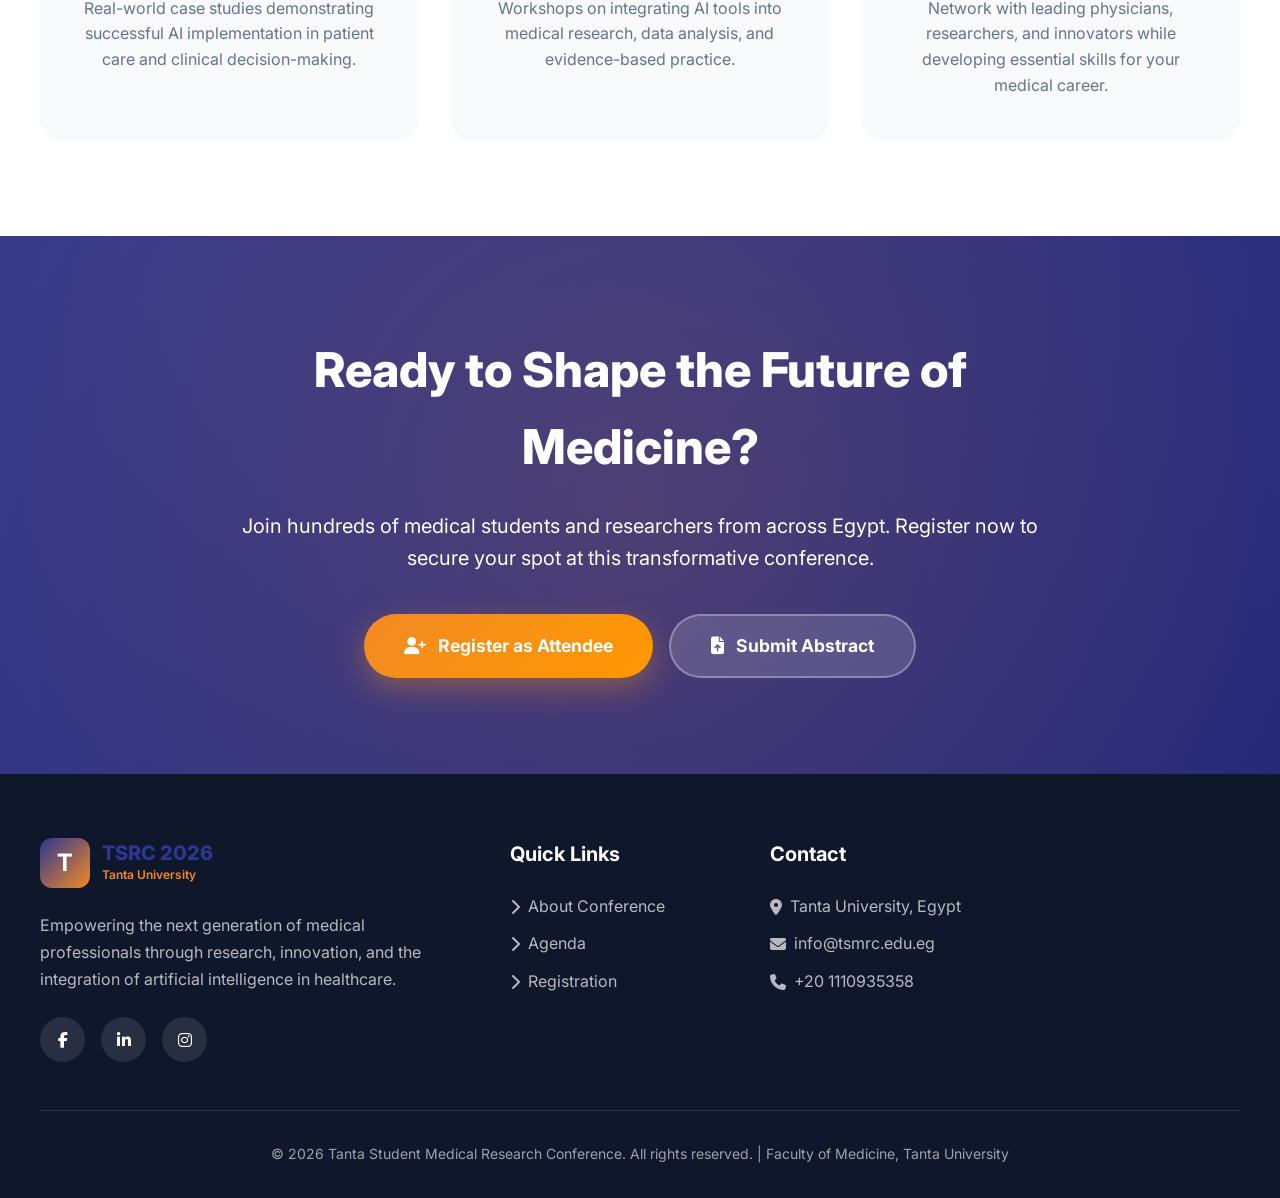
==== commit 5cc5a10a: "Update index.html" ====
--- a/index.html
+++ b/index.html
@@ -457,7 +457,7 @@
                     <ul class="footer-links">
                         <li><a href="#about"><i class="fas fa-chevron-right"></i> About Conference</a></li>
                         <li><a href="agenda.html"><i class="fas fa-chevron-right"></i> Agenda</a></li>
-                        <li><a href="register.html"><i class="fas fa-chevron-right"></i> Registration</a></li>
+                        <li><a href="Register.html"><i class="fas fa-chevron-right"></i> Registration</a></li>
                     </ul>
                 </div>
  <!-- Footer 
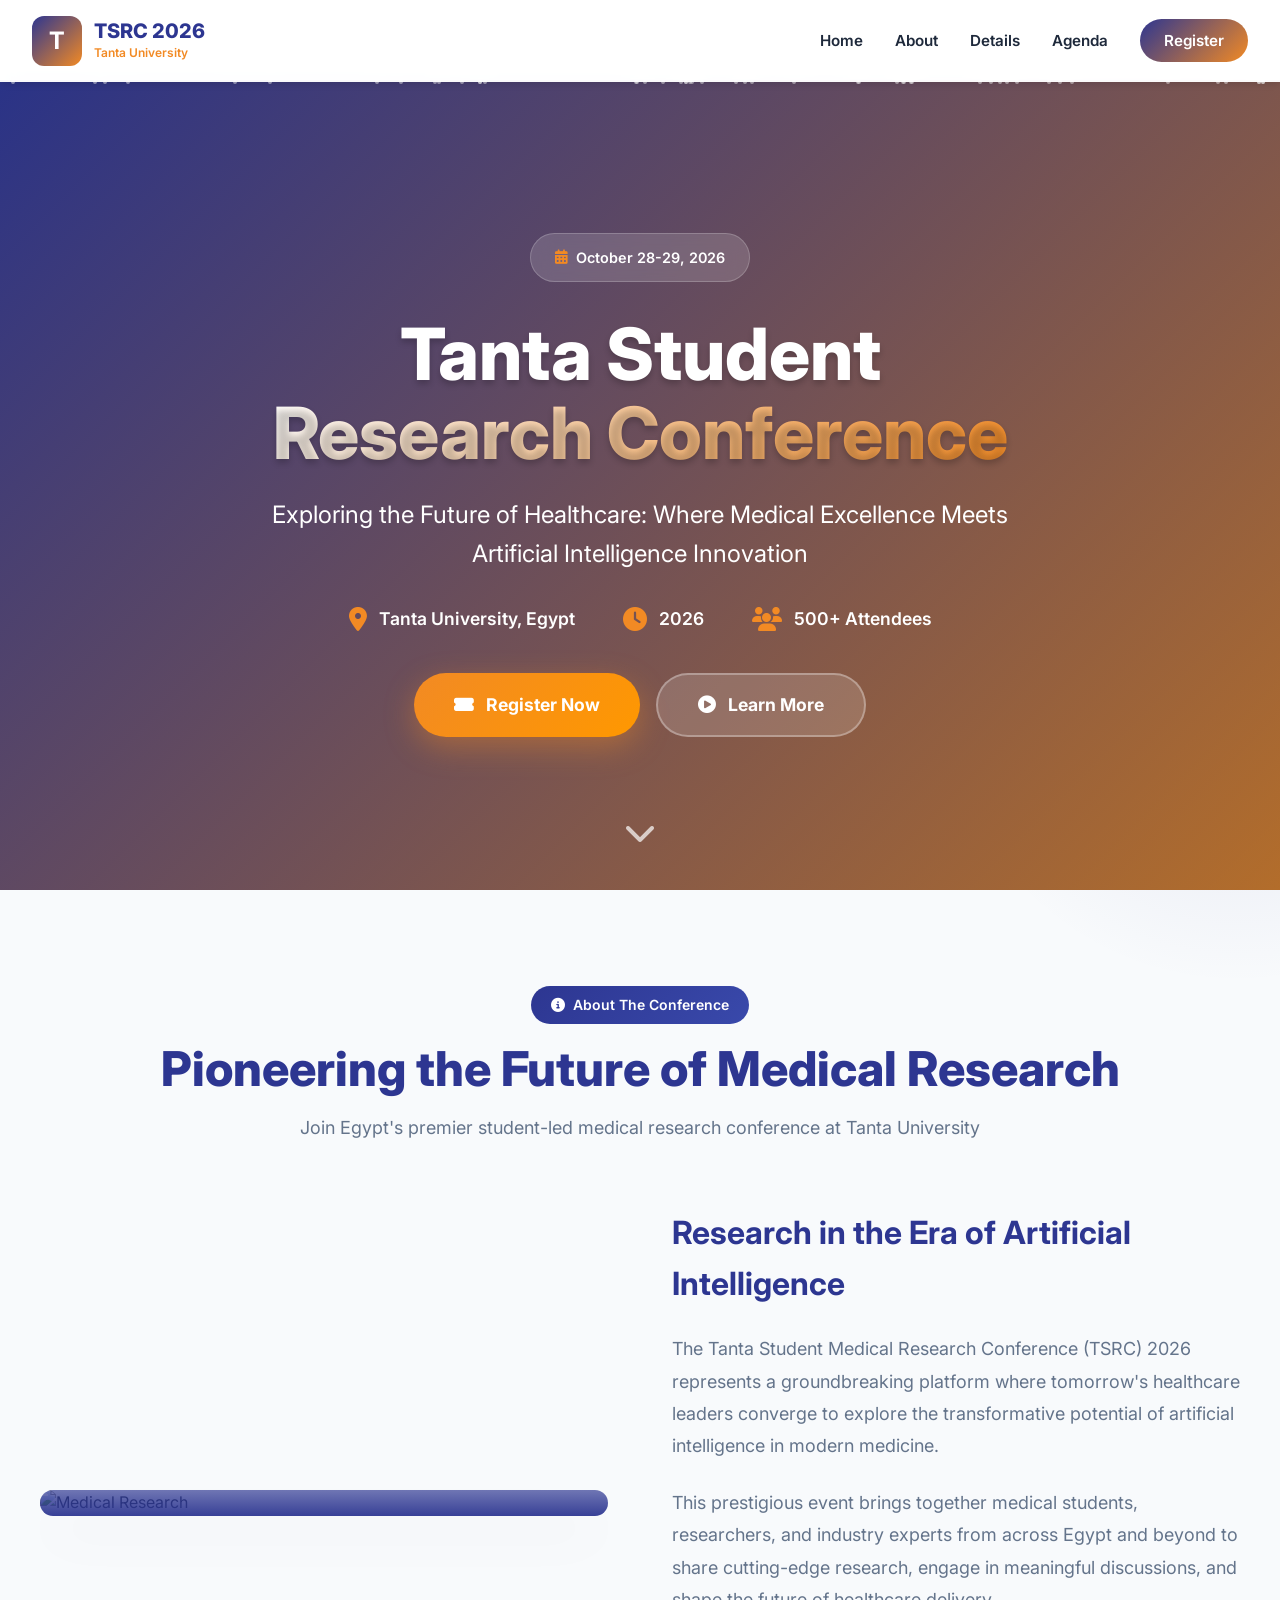
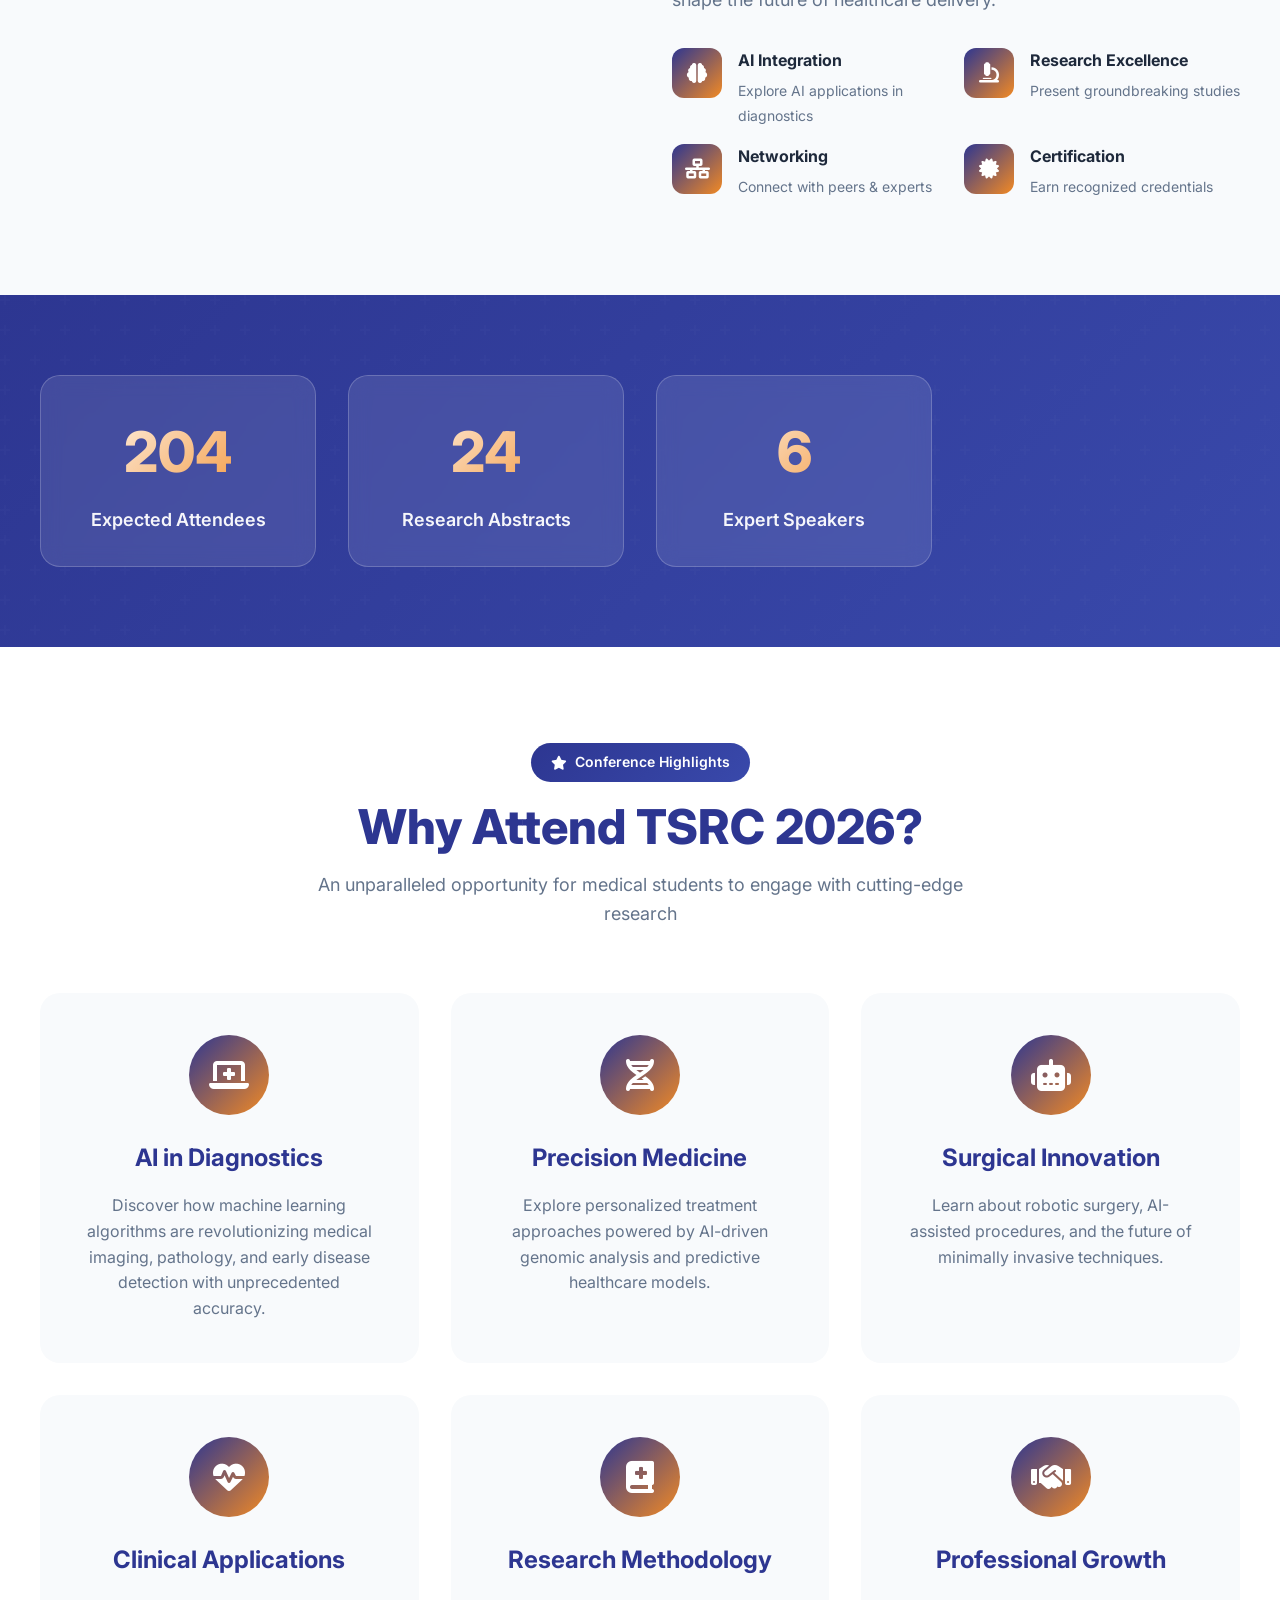
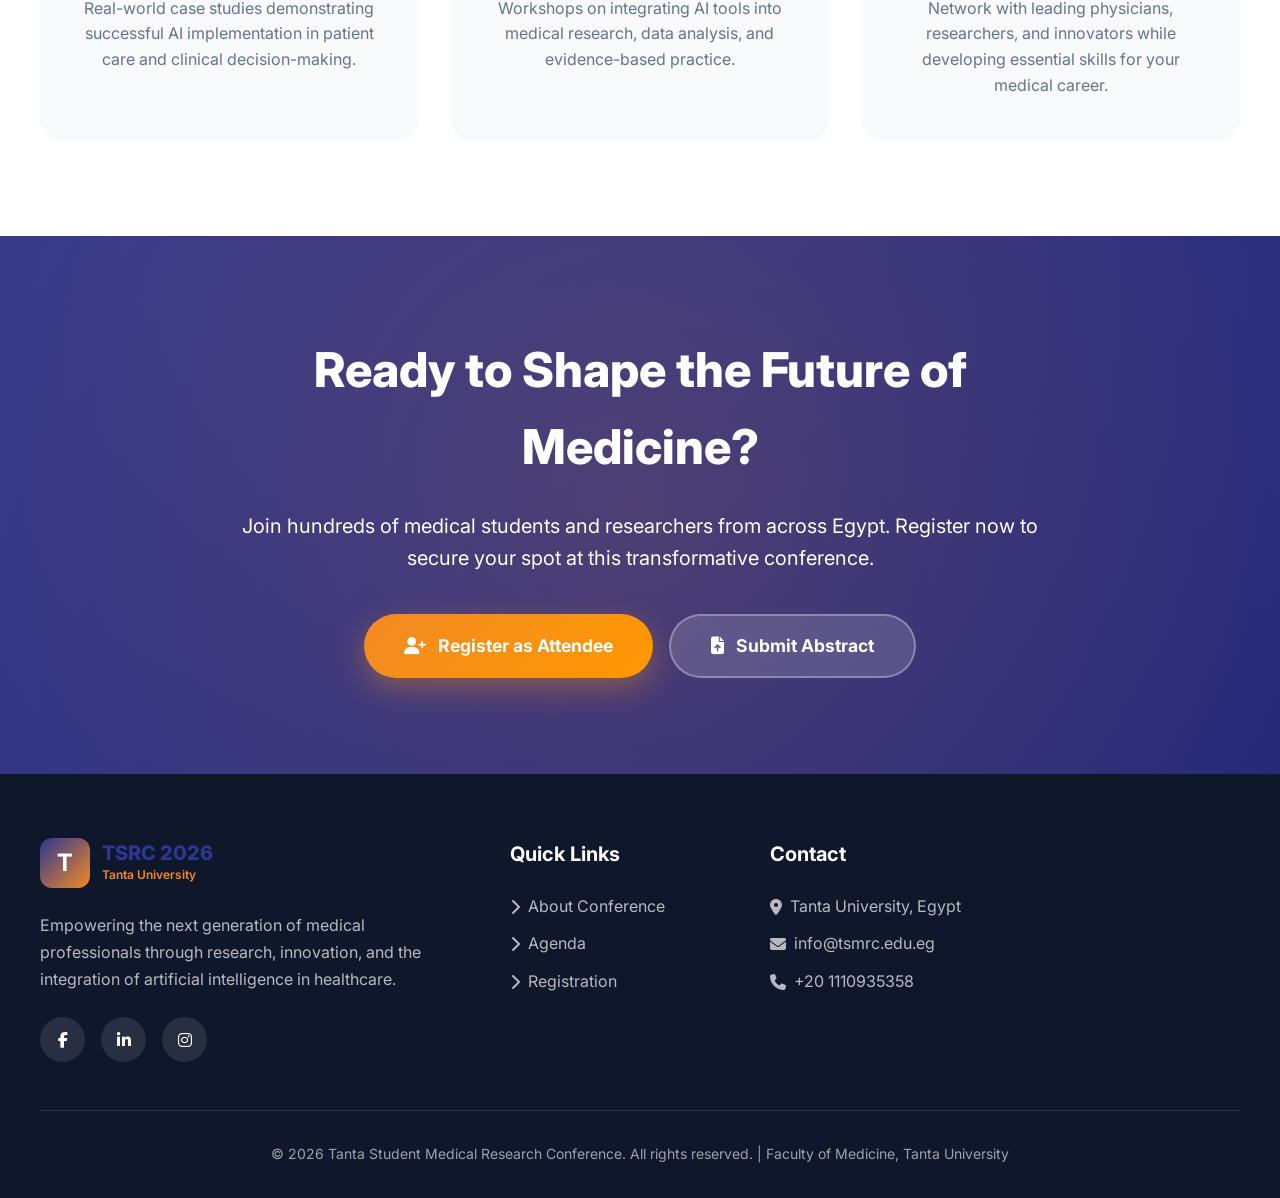
==== commit 94823b08: "Update index.html" ====
--- a/index.html
+++ b/index.html
@@ -43,7 +43,7 @@
                 <li><a href="#about">About</a></li>
                 <li><a href="#details">Details</a></li>
                 <li><a href="agenda.html">Agenda</a></li>
-                <li><a href="Register.html" class="nav-cta">Register Now</a></li>
+                <li><a href="Register.html" class="nav-cta">Register </a></li>
             </ul>
 
             <button class="mobile-menu-btn" id="mobileMenuBtn">
@@ -89,7 +89,7 @@
             </div>
             
             <div class="hero-cta">
-                <a href="register.html" class="btn btn-primary">
+                <a href="Register.html" class="btn btn-primary">
                     <i class="fas fa-ticket-alt"></i>
                     Register Now
                 </a>
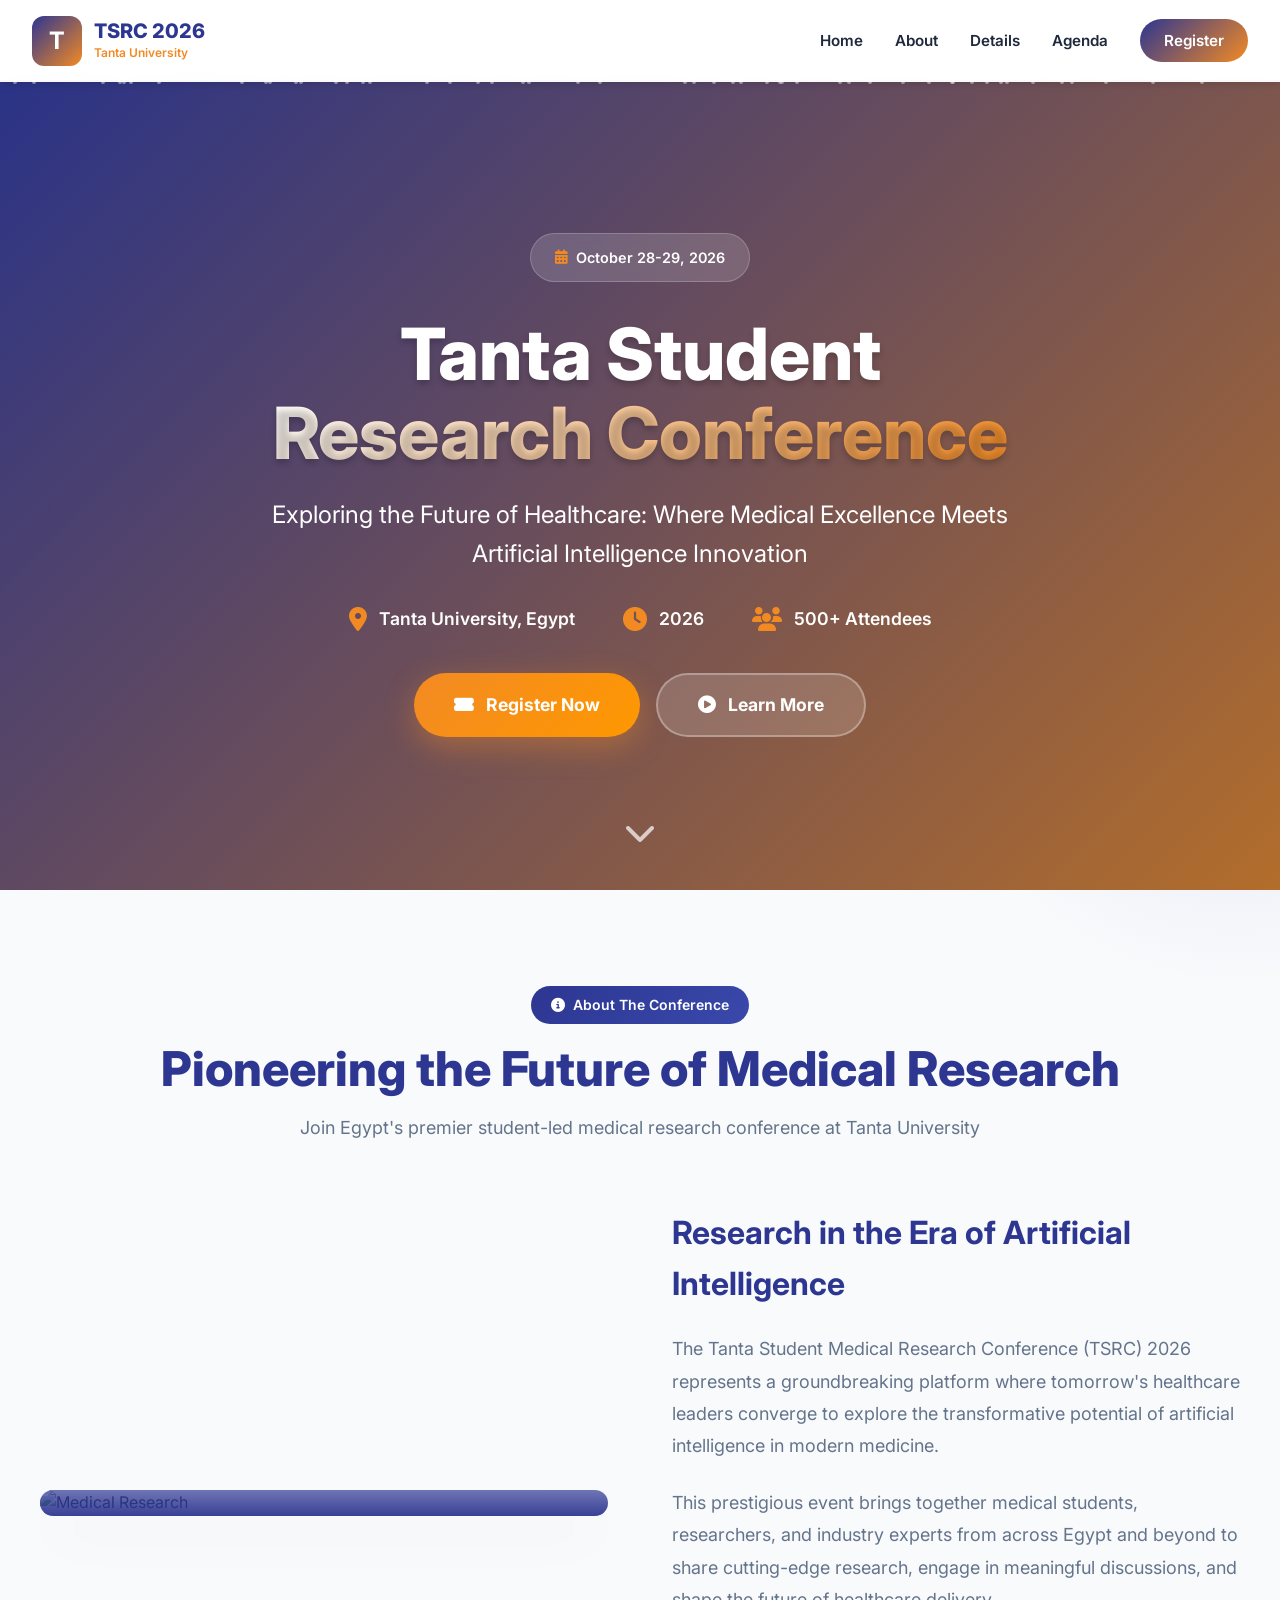
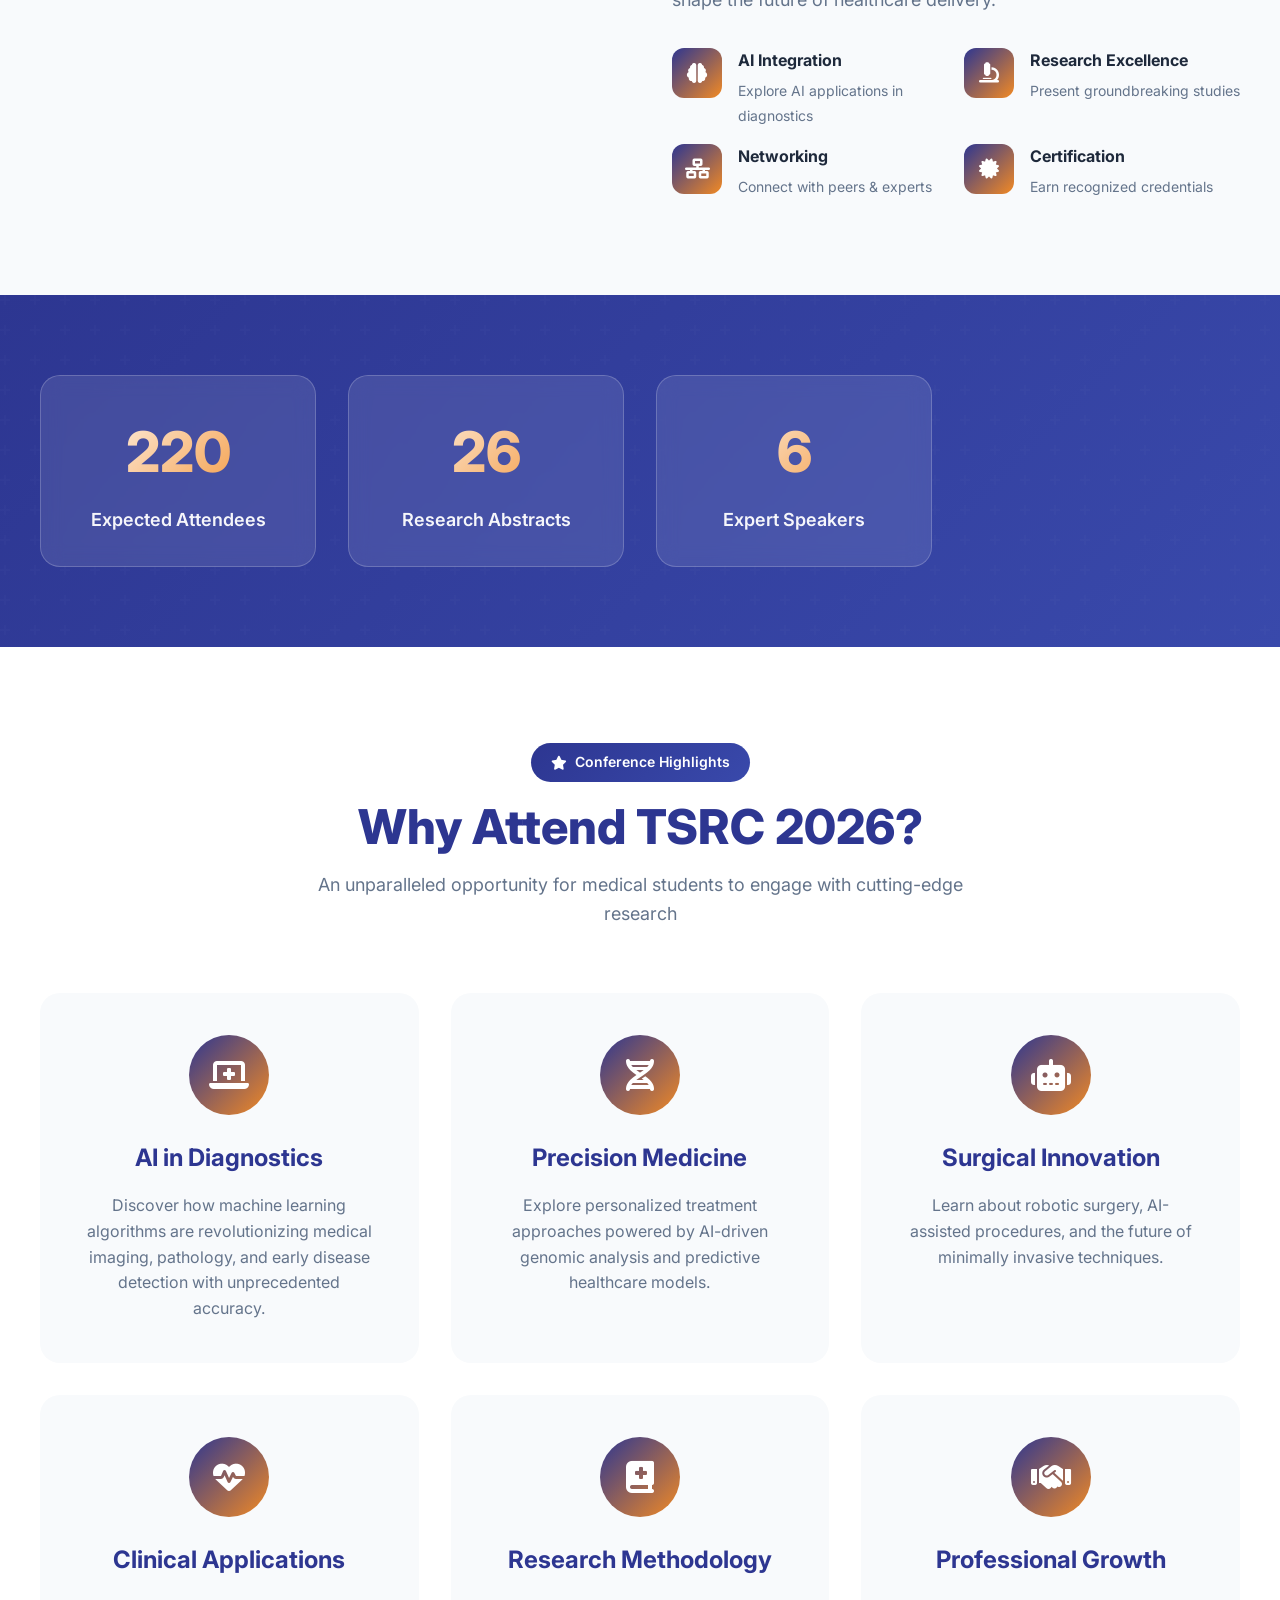
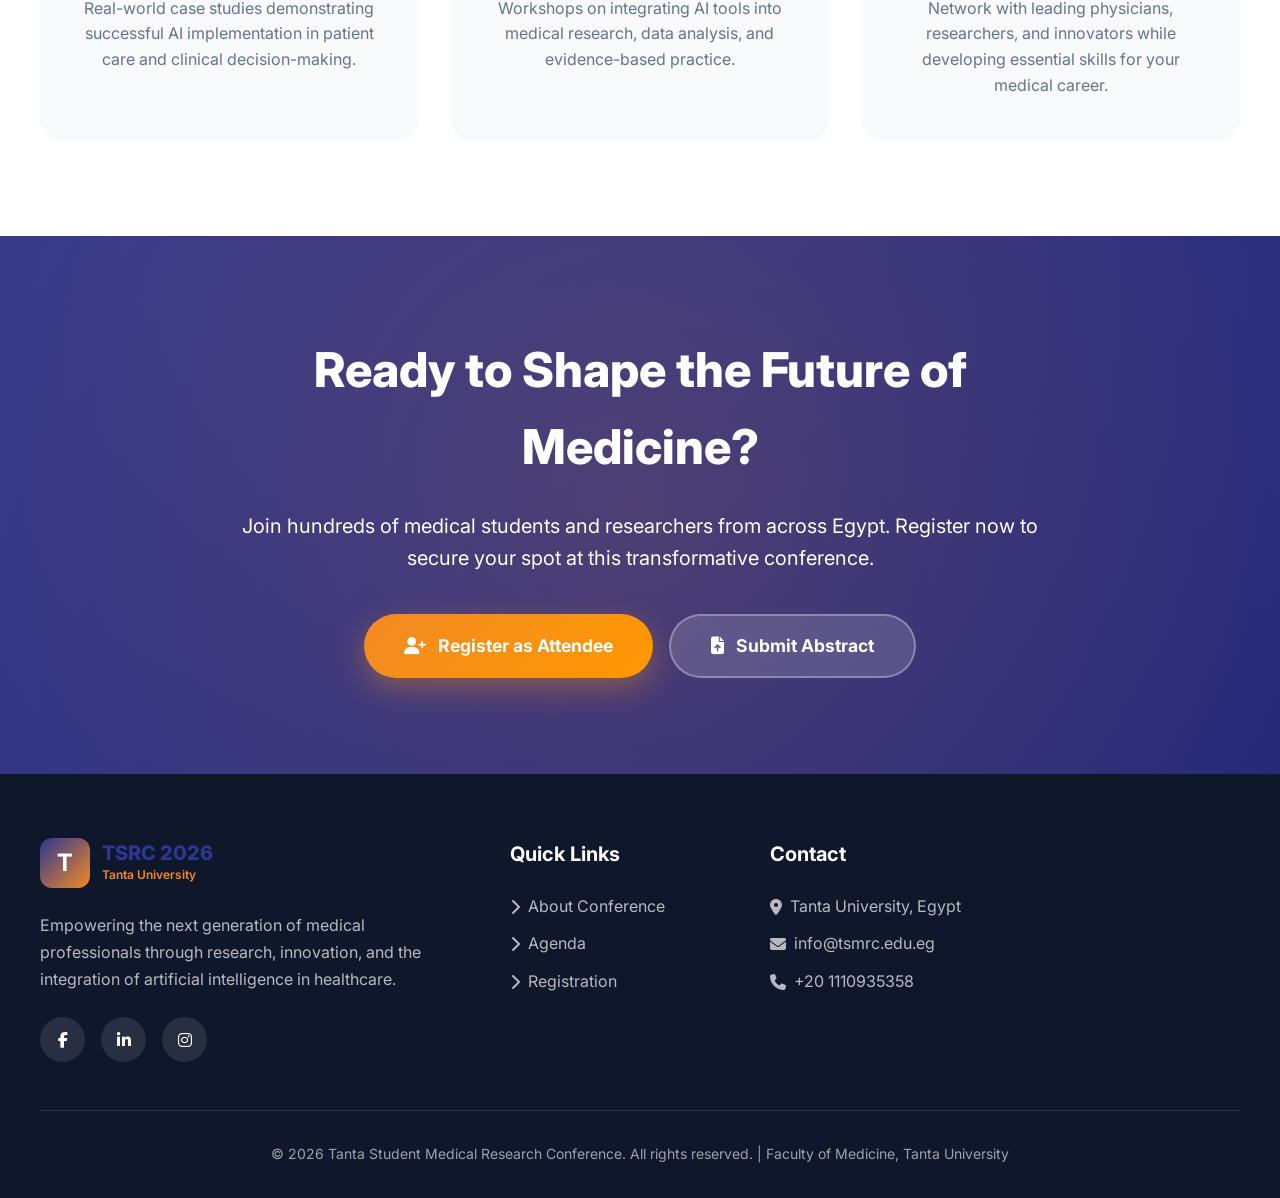
==== commit c26b1751: "Update print statement from 'Hello' to 'Goodbye'" ====
--- a/index.html
+++ b/index.html
@@ -417,11 +417,11 @@
                 Register now to secure your spot at this transformative conference.
             </p>
             <div class="cta-buttons fade-in">
-                <a href="register.html" class="btn btn-primary">
+                <a href="Register.html" class="btn btn-primary">
                     <i class="fas fa-user-plus"></i>
                     Register as Attendee
                 </a>
-                <a href="register.html" class="btn btn-secondary">
+                <a href="Register.html" class="btn btn-secondary">
                     <i class="fas fa-file-upload"></i>
                     Submit Abstract
                 </a>
